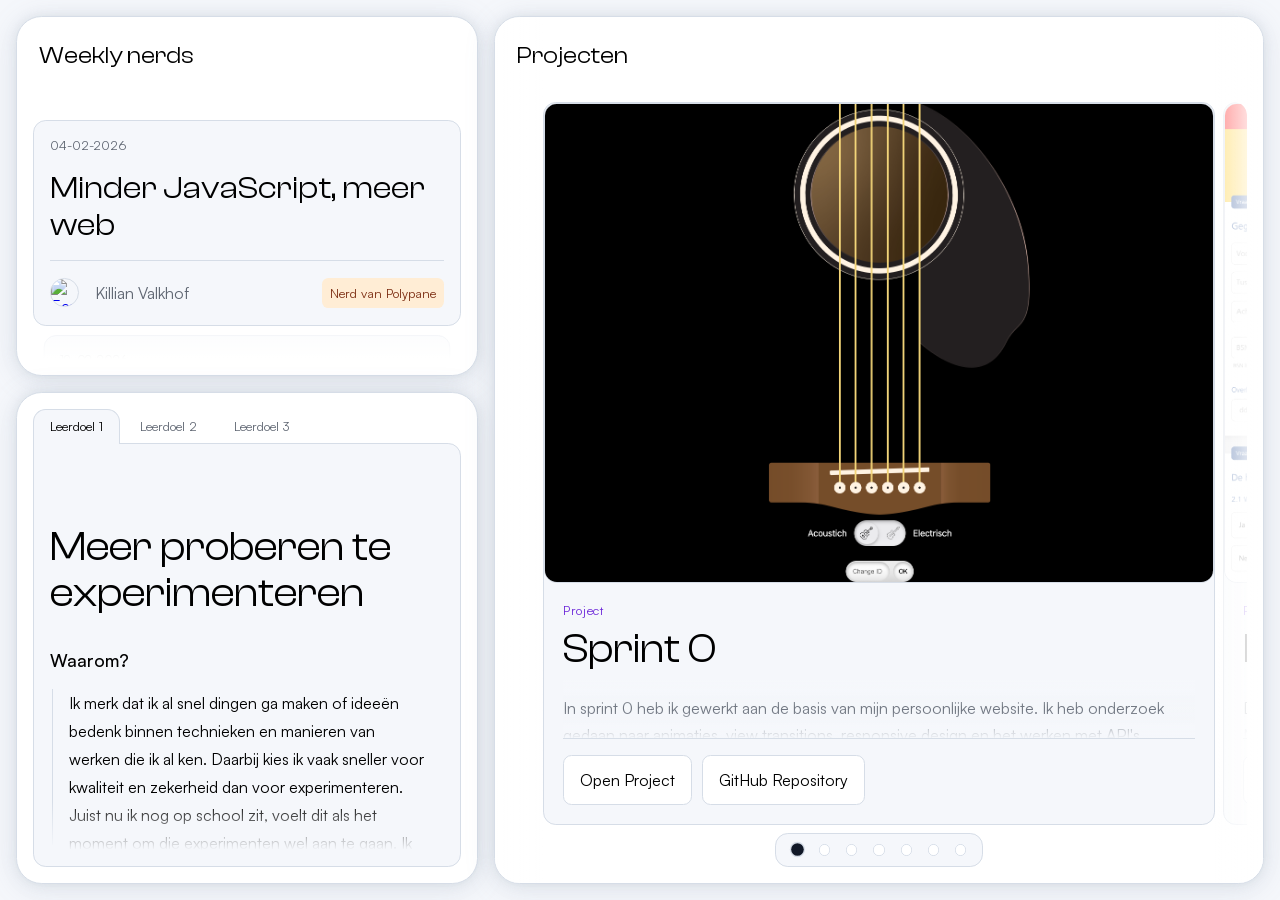
==== index.html @ 81d76cd4 "Rename Index.html to index.html" ====
<!DOCTYPE html>
<html lang="nl">

<head>
    <meta charset="UTF-8">
    <meta name="viewport" content="width=device-width, initial-scale=1.0">
    <link rel="stylesheet" href="styles/style.css">
    <title>Meesterschap van Joshua Wattimena</title>
</head>

<body>
    <!-- Infoboard ------------------------------------------------------------------ -->
    <div class="infoboard">
        <input type="checkbox" class="infoboard-toggle-input" id="infoboard-toggle">
        <label class="infoboard-toggle" for="infoboard-toggle">
            <span>Info bord</span>
        </label>
        <div class="infoboard-panel">
            <div class="content-infoboard">
                <div>
                    <h1>Meesterschap</h1>
                    <ul>
                        <li>
                            <p>School</p>
                            <p>Hogeschool van Amsterdam</p>
                        </li>
                        <li>
                            <p>Opleiding</p>
                            <p>Communicatie Multimedia Design</p>
                        </li>
                        <li>
                            <p>Minor</p>
                            <p>Web Design & Development</p>
                        </li>
                        <li>
                            <p>Jaar</p>
                            <p>2026</p>
                        </li>

                    </ul>
                </div>
            </div>
            <a href="https://joshuawattimena.nl/">
                <div class="profile-label">
                    <div class="profile-picture">
                        <img src="https://avatars.githubusercontent.com/u/145464307?v=4"
                            alt="profile picture Joshua Wattimena">
                    </div>
                    <div class="profile-username">
                        <p>Joshua Wattimena</p>
                        <p>3e Jaar</p>
                    </div>
                </div>
            </a>
        </div>
    </div>

    <!-- Dashboard ------------------------------------------------------------------ -->
    <div class="dashboard">

        <div class="weekly-nerds-dashboard">
            <h2>Weekly nerds</h2>
            <div class="carousel-wrapper" id="carousel">
                <div class="fade-top"></div>
                <ul>
                    <li class="weekly-nerd-card">
                        <a href="/weekly-nerds-pages/killian-valkhof-blog.html">
                            <div>
                                <p class="date-weekly-nerds">04-02-2026</p>
                                <h3 class="titel-weekly-nerd">Minder JavaScript, meer web</h3>
                                <div class="meta-weekly-nerd-card">
                                    <div>
                                        <img src="https://media.licdn.com/dms/image/v2/C5603AQGPhN5pMFlBRQ/profile-displayphoto-shrink_200_200/profile-displayphoto-shrink_200_200/0/1572351744871?e=2147483647&v=beta&t=6hPEY5qwpDtLUK1J8nxw9eWpDcODsJcjGwKSvvKU7kY"
                                            alt="Een foto van Killian Valkhof">
                                        <p class="name-weekly-nerd">Killian Valkhof</p>
                                    </div>
                                    <p class="labels-weekly-nerds purple-label">Nerd van Polypane</p>

                                </div>
                            </div>
                        </a>

                    </li>
                    <li class="weekly-nerd-card">
                        <a href="/weekly-nerds-pages/peter-paul-koch-blog.html">
                            <div>
                                <p class="date-weekly-nerds">19-02-2026</p>
                                <h3 class="titel-weekly-nerd">Onder de motorkap van je browser</h3>
                                <div class="meta-weekly-nerd-card">
                                    <div>
                                        <img src="https://media.licdn.com/dms/image/v2/D4E03AQGvunDuTtKisQ/profile-displayphoto-shrink_200_200/profile-displayphoto-shrink_200_200/0/1732883084304?e=2147483647&v=beta&t=NK3EttZTktE9RzOkpsvq13A584aHH4f-gWJyk9ZyPyg"
                                            alt="Een foto van Peter-Paul Coch">
                                        <p class="name-weekly-nerd">Peter-Paul Coch</p>
                                    </div>
                                    <p class="labels-weekly-nerds purple-label">Oppernerd (PPK)</p>

                                </div>
                            </div>
                        </a>
                    </li>
                    <li class="weekly-nerd-card">
                        <a href="/weekly-nerds-pages/nils-binder-blog.html">
                            <div>
                                <p class="date-weekly-nerds">04-03-2026</p>
                                <h3 class="titel-weekly-nerd">Sensational and practical</h3>
                                <div class="meta-weekly-nerd-card">
                                    <div>
                                        <img src="https://media.licdn.com/dms/image/v2/D4E03AQEuQhk2voZKPQ/profile-displayphoto-shrink_800_800/profile-displayphoto-shrink_800_800/0/1702287650517?e=1781136000&v=beta&t=MtUl3_phIRN_dUJvQyf3CHGpM0wOg43Jne8n5bENss8"
                                            alt="Een foto van Nils Binder">
                                        <p class="name-weekly-nerd">Nils Binder</p>
                                    </div>
                                    <p class="labels-weekly-nerds purple-label">CSS Artist (Nerd)</p>

                                </div>
                            </div>
                        </a>
                    </li>
                    <li class="weekly-nerd-card">
                        <a href="/weekly-nerds-pages/sanne-t-hooft-blog.html">
                            <div>
                                <p class="date-weekly-nerds">11-03-2026</p>
                                <h3 class="titel-weekly-nerd">Modern CSS en kleurruimtes</h3>
                                <div class="meta-weekly-nerd-card">
                                    <div>
                                        <img src="https://designbyfire.nl/2009/img/mugshot-sanne.jpg"
                                            alt="Een foto van Sanne 't Hooft">
                                        <p class="name-weekly-nerd">Sanne 't Hooft</p>
                                    </div>
                                    <p class="labels-weekly-nerds purple-label">GEEN NERD!</p>

                                </div>
                            </div>
                        </a>
                    </li>
                    <li class="weekly-nerd-card">
                        <a href="/weekly-nerds-pages/robbert-broersma-blog.html">
                            <div>
                                <p class="date-weekly-nerds">12-03-2026</p>
                                <h3 class="titel-weekly-nerd">Slim formulierontwerp: zo maak je invullen eenvoudig en
                                    foutloos</h3>
                                <div class="meta-weekly-nerd-card">
                                    <div>
                                        <img src="https://raw.githubusercontent.com/nl-design-system/documentatie/assets/dsw-24-robbert-broersma.png"
                                            alt="Een foto van Robbert Broersma">
                                        <p class="name-weekly-nerd">Robbert Broersma</p>
                                    </div>
                                    <p class="labels-weekly-nerds purple-label">Nerd in validation</p>

                                </div>
                            </div>
                        </a>
                    </li>
                    <li class="weekly-nerd-card">
                        <a href="/weekly-nerds-pages/rosa-schuurman-blog.html">
                            <div>
                                <p class="date-weekly-nerds">02-04-2026</p>
                                <h3 class="titel-weekly-nerd">Hacken als mindset</h3>
                                <div class="meta-weekly-nerd-card">
                                    <div>
                                        <img src="https://everythingweb.org/getinspired/images/rosa.png"
                                            alt="Een foto van Rosa Schuurman">
                                        <p class="name-weekly-nerd">Rosa Schuurman</p>
                                    </div>
                                    <p class="labels-weekly-nerds purple-label">Hack of a Nerd</p>

                                </div>
                            </div>
                        </a>
                    </li>
                    <li class="weekly-nerd-card">
                        <a href="/weekly-nerds-pages/johann-huijkman-blog.html">
                            <div>
                                <p class="date-weekly-nerds">09-04-2026</p>
                                <h3 class="titel-weekly-nerd">Toegankelijk design begint bij echte gebruikers</h3>
                                <div class="meta-weekly-nerd-card">
                                    <div>
                                        <img src="https://media.licdn.com/dms/image/v2/C4E03AQE9dDlmxT1f-Q/profile-displayphoto-shrink_800_800/profile-displayphoto-shrink_800_800/0/1516245460205?e=1781136000&v=beta&t=GV6VVGh_l_OIOwYgC9aMNYg0y8oPJcsZZTcsFaxfkwc"
                                            alt="Een foto van Johann Huijkman">
                                        <p class="name-weekly-nerd">Johann Huijkman</p>
                                    </div>
                                    <p class="labels-weekly-nerds purple-label">Nerd in accessibility</p>

                                </div>
                            </div>
                        </a>
                    </li>
                    <li class="weekly-nerd-card">
                        <a href="/weekly-nerds-pages/hans-de-zwart-blog.html">
                            <div>
                                <p class="date-weekly-nerds">21-05-2026</p>
                                <h3 class="titel-weekly-nerd">Privacy in het digitale tijdperk</h3>
                                <div class="meta-weekly-nerd-card">
                                    <div>
                                        <img src="[data-uri]"
                                            alt="Een foto van Hans de Zwart">
                                        <p class="name-weekly-nerd">Hans de Zwart</p>
                                    </div>
                                    <p class="labels-weekly-nerds purple-label">Nerd in privacy</p>

                                </div>
                            </div>
                        </a>
                    </li>
                    <li class="weekly-nerd-card">
                        <a href="weekly-nerds-pages/q42-blog.html">
                            <div>
                                <p class="date-weekly-nerds">28-05-2026</p>
                                <h3 class="titel-weekly-nerd">Toekomstbestendige design systems</h3>
                                <div class="meta-weekly-nerd-card">
                                    <div>
                                        <img src="[data-uri]"
                                            alt="Een foto van Killian Valkhof">
                                        <p class="name-weekly-nerd">Q42</p>
                                    </div>
                                    <p class="labels-weekly-nerds purple-label">Valhalla voor Nerds</p>

                                </div>
                            </div>
                        </a>
                    </li>
                    <li class="weekly-nerd-card">
                        <a href="/weekly-nerds-pages/killian-valkhof-blog.html">
                            <div>
                                <p class="date-weekly-nerds">04-06-2026</p>
                                <h3 class="titel-weekly-nerd">xx</h3>
                                <div class="meta-weekly-nerd-card">
                                    <div>
                                        <img src="[data-uri]"
                                            alt="Een foto van Killian Valkhof">
                                        <p class="name-weekly-nerd">xx</p>
                                    </div>
                                    <p class="labels-weekly-nerds purple-label">Lijp Goeie CSS docent</p>

                                </div>
                            </div>
                        </a>
                    </li>
                </ul>
                <div class="fade-bottom"></div>
            </div>
        </div>

        <div class="learning-goals">
            <div class="learning-goals-container">

                <div class="tabs">
                    <label class="tab" for="leerdoel-1">
                        <input type="radio" name="leerdoelen" id="leerdoel-1" checked>
                        Leerdoel 1
                    </label>
                    <label class="tab" for="leerdoel-2">
                        <input type="radio" name="leerdoelen" id="leerdoel-2">
                        Leerdoel 2
                    </label>
                    <label class="tab" for="leerdoel-3">
                        <input type="radio" name="leerdoelen" id="leerdoel-3">
                        Leerdoel 3
                    </label>
                </div>

                <div class="learning-goal-box" id="box-1">
                    <div class="fade-top"></div>
                    <article>
                        <h3>Meer proberen te experimenteren</h3>
                        <h4>Waarom?</h4>
                        <p>Ik merk dat ik al snel dingen ga maken of ideeën bedenk binnen technieken en manieren van
                            werken die ik al ken. Daarbij kies ik vaak sneller voor kwaliteit en zekerheid dan voor
                            experimenteren. Juist nu ik nog op school zit, voelt dit als het moment om die experimenten
                            wel aan te gaan. Ik heb nu de ruimte om nieuwe dingen uit te proberen, fouten te maken en
                            daarvan te leren.</p>
                        <h4>Hoe?</h4>
                        <p>Tijdens de meesterproef wil ik mezelf uitdagen om technieken, tools en manieren van werken op
                            te pakken die ik normaal minder snel zou kiezen binnen het codeervak. Ik wil bewuster uit
                            mijn comfortzone stappen en meer ruimte geven aan onderzoek en experiment, ook als het
                            resultaat daardoor minder voorspelbaar is. Op die manier hoop ik niet alleen technisch meer
                            te leren, maar ook creatiever en flexibeler te worden in mijn manier van werken.</p>
                    </article>
                    <div class="fade-bottom"></div>
                </div>

                <div class="learning-goal-box" id="box-2">
                    <div class="fade-top"></div>
                    <article>
                        <h3>JavaScript interacties</h3>
                        <h4>Waarom?</h4>
                        <p>Ik merk dat ik JavaScript vaak liever uit de weg ga, omdat ik CSS simpelweg makkelijker en
                            vertrouwder vind. Daardoor kies ik sneller voor oplossingen die vooral visueel sterk zijn,
                            in plaats van interactief. Ik weet ook dat het bij JavaScript soms langer duurt voordat ik
                            iets werkends heb om te laten zien, waardoor ik sneller teruggrijp naar wat ik al kan. Dit
                            leerdoel sluit daarom ook aan op leerdoel 1, omdat ik mezelf wil uitdagen om meer te
                            experimenteren en buiten mijn comfortzone te werken.</p>
                        <h4>Hoe?</h4>
                        <p>Tijdens de meesterproef wil ik bewuster interactieve onderdelen bouwen met JavaScript, ook
                            als dit meer tijd kost of lastiger voelt. Ik wil mezelf uitdagen om niet direct voor de
                            makkelijkste oplossing in CSS te kiezen, maar juist te onderzoeken wat JavaScript kan
                            toevoegen aan een ervaring. Denk aan animaties, dynamische content of interacties die
                            reageren op de gebruiker. Door dit vaker toe te passen hoop ik meer vertrouwen te krijgen in
                            JavaScript en er comfortabeler mee te worden.</p>
                    </article>
                    <div class="fade-bottom"></div>
                </div>

                <div class="learning-goal-box" id="box-3">
                    <div class="fade-top"></div>
                    <article>
                        <h3>Begrijpen hoe technische samenwerkingen verlopen</h3>
                        <h4>Waarom?</h4>
                        <p>Ik wil beter leren hoe technisch samenwerken binnen een team werkt, zodat ik hier later ook
                            comfortabel mee om kan gaan. Tijdens de hackathon hebben we bijvoorbeeld gewerkt met het
                            mergen van GitHub-branches, maar daar begreep ik toen eigenlijk nog niet zoveel van. Omdat
                            samenwerken in teams later een belangrijk onderdeel wordt binnen het werkveld, lijkt het me
                            waardevol om me hier meer in te verdiepen. Ik wil beter begrijpen hoe je samen aan één
                            project werkt zonder elkaar in de weg te zitten, en hoe tools zoals GitHub daarin gebruikt
                            worden.</p>
                        <h4>Hoe?</h4>
                        <p>Ik wil hier tijdens de meesterproef actief mee oefenen door samen te werken in GitHub en
                            bewust merge conflicts op te lossen in plaats van ze uit de weg te gaan. Ook wil ik
                            workshops volgen die over technisch samenwerken gaan, en vragen blijven stellen aan docenten
                            en medestudenten wanneer ik ergens vastloop. Door hier vaker mee bezig te zijn hoop ik meer
                            inzicht en vertrouwen te krijgen in technische samenwerking binnen een team.</p>
                    </article>
                    <div class="fade-bottom"></div>
                </div>

            </div>
        </div>

        <div class="projects">
            <div class="projects-header">
                <h2>Projecten</h2>
            </div>
            <div class="fade-effect">
                <div class="fade-left"></div>
                <div class="projects-track">

                    <!-- Sprint 0 Project -->
                    <article class="project-card" id="project-1" tabindex="1">

                        <div class="project-preview">
                            <img src="images/sprint-0-preview.png" alt="Preview van Sprint 0 project"
                                class="project-placeholder">
                        </div>

                        <div class="project-info">

                            <div>
                                <p class="project-type">Project</p>
                                <h3>Sprint 0</h3>
                            </div>

                            <div class="project-description">
                                <div class="fade-top"></div>
                                <p>
                                    In sprint 0 heb ik gewerkt aan de basis van mijn persoonlijke website.
                                    Ik heb onderzoek gedaan naar animaties, view transitions, responsive design
                                    en het werken met API's.
                                </p>

                                <br>

                                <p>
                                    Daarna heb ik deze technieken toegepast in mijn project door interactieve
                                    snarenknoppen, popovers, geluidseffecten en een eigen light- en darkmode
                                    te bouwen.
                                </p>
                                <div class="fade-bottom"></div>
                            </div>

                            <div class="project-links">
                                <a href="https://jawattimena.github.io/sprint-0-minor-web/">
                                    Open Project
                                </a>

                                <!-- <a href="/projects-process-pages/sprint-0-process.html">
                                    Proces Verslag
                                </a> -->

                                <a href="https://github.com/Jawattimena/sprint-0-minor-web">
                                    GitHub Repository
                                </a>
                            </div>

                        </div>

                    </article>


                    <!-- Browsertech Project -->
                    <article class="project-card" id="project-2" tabindex="1">

                        <div class="project-preview">
                            <img src="images/bt-preview.png" alt="Preview van Browsertech project"
                                class="project-placeholder">
                        </div>

                        <div class="project-info">

                            <div>
                                <p class="project-type">Project</p>
                                <h3>Browsertech</h3>
                            </div>

                            <div class="project-description">
                                <div class="fade-top"></div>
                                <p>
                                    Dit project draait om het ontwikkelen van een erfbelastingformulier in de stijl van
                                    de Nederlandse Spoorwegen. De belangrijkste focus binnen dit project lag op het
                                    leren werken met validatie, zowel in HTML, CSS als JavaScript, zodat gebruikers
                                    duidelijke feedback krijgen bij het invullen van het formulier. Daarnaast stond
                                    toegankelijkheid centraal, waarbij veel aandacht is besteed aan semantische HTML en
                                    een correcte structuur van formulieren. Tijdens het project werd duidelijk hoe
                                    belangrijk een goede HTML-opbouw is voor gebruiksvriendelijkheid, screenreaders en
                                    validatie.
                                </p>
                                <div class="fade-bottom"></div>
                            </div>

                            <div class="project-links">
                                <a href="https://jawattimena.github.io/bt-minor-web/">
                                    Open Project
                                </a>

                                <!-- <a href="/projects-process-pages/bt-process.html">
                                    Proces Verslag
                                </a> -->

                                <a href="https://github.com/Jawattimena/bt-minor-web">
                                    GitHub Repository
                                </a>
                            </div>

                        </div>

                    </article>


                    <!-- CSS Project -->
                    <article class="project-card" id="project-3" tabindex="1">

                        <div class="project-preview">
                            <img src="images/css-preview.png" alt="Preview van CSS project" class="project-placeholder">
                        </div>

                        <div class="project-info">

                            <div>
                                <p class="project-type">Project</p>
                                <h3>CSS</h3>
                            </div>

                            <div class="project-description">
                                <div class="fade-top"></div>
                                <p>
                                    Dit project draait om het ontdekken van wat er allemaal mogelijk is met moderne CSS
                                    en HTML. Tijdens deze vierweekse cursus hebben we een interactieve interface gemaakt
                                    met alleen vanilla HTML en CSS, zonder JavaScript of frameworks te gebruiken. Het
                                    doel was om nieuwe CSS-technieken te leren en te onderzoeken hoe ver je kunt komen
                                    met alleen HTML en CSS.
                                </p>

                                <br>

                                <p>
                                    Tijdens het project werkte ik volgens een “selector first” aanpak. Dat betekent dat
                                    we bijna geen classes en id’s mochten gebruiken, zodat we leerden werken met
                                    verschillende CSS-selectors en pseudo-classes zoals :has() en :target. Hierdoor heb
                                    ik geleerd hoe je interactie kunt maken zonder JavaScript.
                                </p>
                                <br>

                                <p>
                                    Daarnaast heb ik gewerkt met technieken zoals popovers, anchor positioning, scroll
                                    snap en geneste CSS. Het project ging vooral over experimenteren, het schrijven van
                                    nette en overzichtelijke code en het bouwen van een interactieve gebruikerservaring
                                    met veel aandacht voor details.
                                </p>
                                <div class="fade-bottom"></div>
                            </div>

                            <div class="project-links">
                                <a href="https://jawattimena.github.io/css-minor-web/">
                                    Open Project
                                </a>

                                <!-- <a href="/projects-process-pages/css-process.html">
                                    Proces Verslag
                                </a> -->

                                <a href="https://github.com/Jawattimena/css-minor-web">
                                    GitHub Repository
                                </a>
                            </div>

                        </div>

                    </article>


                    <!-- Hackathon Project -->
                    <article class="project-card" id="project-4" tabindex="1">

                        <div class="project-preview">
                            <img src="images/hackaton-preview.png" alt="Preview van Hackathon project"
                                class="project-placeholder">
                        </div>

                        <div class="project-info">

                            <div>
                                <p class="project-type">Project</p>
                                <h3>Hackathon</h3>
                            </div>

                            <div class="project-description">
                                <div class="fade-top"></div>
                                <p>
                                    Dit project was een hackathon waarin we in één week tijd met een team een werkend
                                    prototype moesten ontwerpen en bouwen voor een echte opdrachtgever: SRON. SRON is
                                    het Nederlands instituut voor ruimteonderzoek en houdt zich bezig met
                                    wetenschappelijk onderzoek naar de ruimte, bijvoorbeeld met satellieten en
                                    instrumenten die gegevens verzamelen over planeten, sterren en de atmosfeer van de
                                    aarde.
                                </p>

                                <br>

                                <p>
                                    Omdat we maar een week de tijd hadden, lag de focus sterk op samenwerken, snel
                                    keuzes maken en efficiënt werken. Tijdens dit project heb ik veel geleerd over
                                    werken in teamverband en het samenwerken binnen GitHub. Ik heb geleerd hoe je met
                                    branches werkt, code merged en samen aan dezelfde codebase kunt werken zonder
                                    elkaars werk te overschrijven. Dit was een belangrijk onderdeel van het project,
                                    omdat meerdere mensen tegelijk aan verschillende onderdelen van de website werkten.
                                </p>

                                <br>

                                <p>
                                    Daarnaast werkten we volgens het principe “native web first”. Dat betekende dat we
                                    vooral HTML, CSS en waar nodig JavaScript gebruikten, zonder frameworks. Het doel
                                    was om een creatieve, interactieve en goed werkende website te bouwen met aandacht
                                    voor responsive design, toegankelijkheid en nette code. Naast het eindproduct was
                                    ook het proces belangrijk: samenwerken, communiceren, feedback verwerken en
                                    professioneel werken onder tijdsdruk stonden centraal tijdens de hackathon.
                                </p>
                                <div class="fade-bottom"></div>
                            </div>

                            <div class="project-links">
                                <a href="https://mitchellkevin.github.io/Space/">
                                    Open Project
                                </a>

                                <!-- <a href="/projects-process-pages/hackaton-process.html">
                                    Proces Verslag
                                </a> -->

                                <a href="https://github.com/MitchellKevin/Space">
                                    GitHub Repository
                                </a>
                            </div>

                        </div>

                    </article>


                    <!-- HCD Project -->
                    <article class="project-card" id="project-5" tabindex="1">

                        <div class="project-preview">
                            <img src="images/hcd-preview.png" alt="Preview van Human Centered Design project"
                                class="project-placeholder">
                        </div>

                        <div class="project-info">

                            <div>
                                <p class="project-type">Project</p>
                                <h3>Human Centered Design</h3>
                            </div>

                            <div class="project-description">
                                <div class="fade-top"></div>
                                <p>
                                    Dit project draaide om het ontwerpen van een toegankelijke webapplicatie voor Roger,
                                    een slechtziende gebruiker die tijdens het lezen van digitale boeken annotaties wil
                                    kunnen maken. Gedurende vier weken heb ik meerdere prototypes getest en verbeterd op
                                    basis van feedback van Roger zelf. De focus lag op toegankelijkheid, screenreaders
                                    en het begrijpen van hoe blinde en slechtziende gebruikers websites ervaren en
                                    bedienen.
                                </p>

                                <br>

                                <p>
                                    Tijdens het project heb ik veel geleerd over ARIA-labels, toetsenbordnavigatie,
                                    screenreaders zoals NVDA en VoiceOver en het belang van semantische HTML. Ook
                                    ontdekte ik hoe belangrijk het is om HTML-elementen alleen te gebruiken waarvoor ze
                                    bedoeld zijn. Door regelmatig met Roger te testen kreeg ik steeds beter inzicht in
                                    zijn behoeften en hoe kleine aanpassingen een groot verschil kunnen maken voor de
                                    gebruikservaring.
                                </p>
                                <div class="fade-bottom"></div>
                            </div>

                            <div class="project-links">
                                <a href="https://jawattimena.github.io/hcd-minor-web/">
                                    Open Project
                                </a>

                                <!-- <a href="/projects-process-pages/hcd-process.html">
                                    Proces Verslag
                                </a> -->

                                <a href="https://github.com/Jawattimena/hcd-minor-web">
                                    GitHub Repository
                                </a>
                            </div>

                        </div>

                    </article>


                    <!-- API Project -->
                    <article class="project-card" id="project-6" tabindex="1">

                        <div class="project-preview">
                            <img src="images/api-preview.png" alt="Preview van API project" class="project-placeholder">
                        </div>

                        <div class="project-info">

                            <div>
                                <p class="project-type">Project</p>
                                <h3>API</h3>
                            </div>

                            <div class="project-description">
                                <div class="fade-top"></div>
                                <p>
                                    Dit project draait om het bouwen van een webapplicatie met behulp van Astro, waarbij
                                    je werkt met verschillende web- en content API’s om een rijke en interactieve
                                    gebruikerservaring te maken. Het doel is om te ontdekken hoe krachtig het web is en
                                    hoe je moderne technieken kunt gebruiken om een app-achtige website te bouwen.
                                </p>

                                <br>

                                <p>
                                    Tijdens het project ontwikkel ik een website die dagelijks een persoonlijke quote
                                    toont op basis van vragen en gebruikersinput. Hiervoor gebruik ik onder andere
                                    localStorage om gegevens zoals de naam en opgeslagen quotes te bewaren, een content
                                    API voor de quotes zelf, en een web/prompt API om de juiste quote te kiezen en de
                                    ervaring persoonlijker te maken.
                                </p>

                                <br>

                                <p>
                                    Naast de technische kant leer ik ook hoe belangrijk het is om goed te plannen en
                                    structuur aan te brengen in je code en logica. Het project helpt mij beter begrijpen
                                    hoe API’s samenwerken, hoe je data opslaat en ophaalt in de browser, en hoe je een
                                    dynamische webapplicatie opbouwt met Astro.
                                </p>
                                <div class="fade-bottom"></div>
                            </div>

                            <div class="project-links">
                                <a href="https://api-minor-web.onrender.com">
                                    Open Project
                                </a>

                                <!-- <a href="/projects-process-pages/api-process.html">
                                    Proces Verslag
                                </a> -->

                                <a href="https://github.com/Jawattimena/api-minor-web">
                                    GitHub Repository
                                </a>
                            </div>

                        </div>

                    </article>


                    <!-- Meesterproef Project -->
                    <article class="project-card" id="project-7" tabindex="1">

                        <div class="project-preview">
                            <img src="images/meesterproef-preview" alt="Preview van Meesterproef project"
                                class="project-placeholder">
                        </div>

                        <div class="project-info">

                            <div>
                                <p class="project-type">Project</p>
                                <h3>Meesterproef</h3>
                            </div>

                            <div class="project-description">
                                <div class="fade-top"></div>
                                <p>
                                    Tijdens de meesterproef wil ik experimenteren met interactie,
                                    performance en moderne frontend technieken.
                                </p>

                                <br>

                                <p>
                                    Daarnaast wil ik mezelf uitdagen om meer buiten mijn comfortzone te werken.
                                </p>
                                <div class="fade-bottom"></div>
                            </div>

                            <div class="project-links">
                                <a href="https://meesterproef-minor-web-cxvh.onrender.com">
                                    Open Project
                                </a>

                                <!-- <a href="/projects-process-pages/meesterproef-process.html">
                                    Proces Verslag
                                </a> -->

                                <a href="https://github.com/Jawattimena/meesterproef-minor-web">
                                    GitHub Repository
                                </a>
                            </div>

                        </div>

                    </article>

                </div>
                <div class="fade-right"></div>

                <!-- NAVIGATION -->
                <div class="projects-navigation">

                    <a href="#project-1" class="nav-dot active" data-project="project-1">
                        <span>Sprint 0</span>
                    </a>

                    <a href="#project-2" class="nav-dot" data-project="project-2">
                        <span>Browsertech</span>
                    </a>

                    <a href="#project-3" class="nav-dot" data-project="project-3">
                        <span>CSS</span>
                    </a>

                    <a href="#project-4" class="nav-dot" data-project="project-4">
                        <span>Hackaton</span>
                    </a>

                    <a href="#project-5" class="nav-dot" data-project="project-5">
                        <span>Human Centerd Design</span>
                    </a>

                    <a href="#project-6" class="nav-dot" data-project="project-6">
                        <span>API</span>
                    </a>

                    <a href="#project-7" class="nav-dot" data-project="project-7">
                        <span>Meesterproef</span>
                    </a>

                </div>
            </div>

        </div>

    </div>

    <script src="/scripts/javascript.js"></script>
</body>

</html>
---- styles/style.css ----
@font-face {
    font-family: 'Satoshi';
    src: url(/fonts/Satoshi-Variable.ttf);
}

@font-face {
    font-family: 'Satoshi-italic';
    src: url(/fonts/Satoshi-VariableItalic.ttf);
}

@font-face {
    font-family: 'Clash-Display';
    src: url(/fonts/ClashDisplay-Variable.ttf);
}

/* MARK: HALLO */
:root{
    color-scheme: light dark;

    /* colors */
    --font-color: light-dark(#000, #fff);
    --font-muted: light-dark(#5f6672, #888);

    /* --bg-color: linear-gradient(293deg,rgb(231, 236, 244) 0%, rgb(246, 248, 252) 18%, rgb(238, 243, 250) 70%, rgb(255, 255, 255) 100%); */
    --bg-color-profiletag: light-dark(#f0f3f8, #151518);
    --bg-color: light-dark(#f5f7fb, #0f0f11);
    --bg-color-dashboard: light-dark(#ffffff, #080808);
    --border-color: light-dark(#d6dde7, #1a1a1a);
    --accent-color: light-dark(#6d28d9, #8f5cff);
    --accent-label-color: light-dark(#7c3aed, #9e00ca);
    --accent-label-background: light-dark(#efe7ff, #22092a);
    --weekly-label-1-color: light-dark(#7c2d12, #ffb38a);
    --weekly-label-1-background: light-dark(#ffedd5, #3c1907);
    --weekly-label-2-color: light-dark(#1d4ed8, #93c5fd);
    --weekly-label-2-background: light-dark(#dbeafe, #102347);
    --weekly-label-3-color: light-dark(#0f766e, #7dd3c7);
    --weekly-label-3-background: light-dark(#ccfbf1, #0d2f31);
    --weekly-label-4-color: light-dark(#a21caf, #f0abfc);
    --weekly-label-4-background: light-dark(#fae8ff, #38103e);
    --weekly-label-5-color: light-dark(#b45309, #fcd34d);
    --weekly-label-5-background: light-dark(#fef3c7, #3a2303);
    --weekly-label-6-color: light-dark(#be123c, #fda4af);
    --weekly-label-6-background: light-dark(#ffe4e6, #3f0d1d);
    --weekly-label-7-color: light-dark(#4338ca, #c4b5fd);
    --weekly-label-7-background: light-dark(#e9e7ff, #22174f);
    --weekly-label-8-color: light-dark(#166534, #86efac);
    --weekly-label-8-background: light-dark(#dcfce7, #0f2918);
    --weekly-label-9-color: light-dark(#92400e, #fdba74);
    --weekly-label-9-background: light-dark(#fff4e5, #402008);
    --weekly-label-10-color: light-dark(#155e75, #67e8f9);
    --weekly-label-10-background: light-dark(#cffafe, #0d2d38);
    --surface-highlight-color: light-dark(rgba(15, 23, 42, 0.05), rgba(255,255,255,0.02));
    --surface-shadow-color: light-dark(rgba(129, 144, 166, 0.18), rgba(0, 0, 0, 0.1));
    --tab-shadow-color: light-dark(rgba(148, 163, 184, 0.28), rgba(0, 0, 0, 0.4));
    --glass-background: light-dark(rgba(255, 255, 255, 0.72), rgba(29, 29, 29, 0.5));
    --glass-border-color: light-dark(rgba(214, 221, 231, 0.9), rgba(54, 54, 54, 0.16));
    --button-hover-background: light-dark(#eef3fb, #1a1a1f);
    --button-hover-border-color: light-dark(rgba(109, 126, 153, 0.24), rgba(255,255,255,0.08));
    --nav-dot-active-background: light-dark(#111827, #ffffff);
    --nav-dot-hover-background: light-dark(#94a3b8, #5d5d66);
    --tooltip-shadow-color: light-dark(rgba(129, 144, 166, 0.28), rgba(0,0,0,.35));

    /* afmetingen */

    --gaps: 1rem;

    --border-radius: .8rem;

    --fontsize-base: 1rem;
    --fontsize-small: calc( var(--fontsize-base) * .8 );
    --fontsize-big: calc( var(--fontsize-base) * 1.1 );
    --fontsize-titel: calc( var(--fontsize-base) * 2 );
    --fontsize-h2: calc( var(--fontsize-base) * 1.5 );
    --fontsize-h3: calc( var(--fontsize-base) * 1.3 );
    --fontsize-h4: calc( var(--fontsize-base) * 1.1 );
    --weekly-nerd-title-size: calc( var(--fontsize-base) * 2 );
    --learning-goal-title-size: calc( var(--fontsize-h3) * 2 );
    --project-title-size: calc( var(--fontsize-h3) * 2 );
    --project-preview-height: 30rem;
    --projects-track-padding: calc( var(--gaps) * 2 );

    /* filters / styling */

    --dropshadow: drop-shadow(0px 0px 5px light-dark(rgba(154, 167, 184, 0.22), rgba(8, 8, 8, 0.85)));
}
*,
::after,
::before {
    box-sizing: border-box;
    margin: 0em;
    padding: 0em;
    font-family: 'Satoshi';
}

body{
    background: var(--bg-color);
    overflow: hidden;
    width: 100vw;
    height: 100vh;

    display: flex;
}


h1{
    font-family: "Clash-Display";
    grid-area: title;
    font-size: var(--fontsize-titel);
    font-weight: 350;
    padding: calc(var(--gaps) * 1) 0rem calc(var(--gaps) * 1) calc(var(--gaps) * 2); 
    width: 100%;

}

/* =========================================
    MARK: INFOBOARD
========================================= */

.infoboard{
    grid-area: infoboard;
    background-color: transparent;
    width: 20vw;
    height: 100vh;
    padding: var(--gaps) 0 var(--gaps) var(--gaps);
    position: relative;

    display: flex;
    flex-direction: column;
    justify-content: end;

    .infoboard-toggle-input{
        position: absolute;
        width: 1px;
        height: 1px;
        margin: -1px;
        padding: 0;
        border: 0;
        overflow: hidden;
        clip: rect(0 0 0 0);
        clip-path: inset(50%);
    }

    .infoboard-toggle{
        display: none;
    }

    .infoboard-panel{
        min-height: 100%;
        display: flex;
        flex-direction: column;
        gap: var(--gaps);

        > a{
            margin-top: auto;
        }
    }

    .content-infoboard{
        /* padding: var(--gaps) calc(var(--gaps) )  var(--gaps) var(--gaps); */
        height: 100%;
        flex: 1;

        display: flex;
        flex-direction: column;
        justify-content: start;
        

        ul{
            
            li{
                grid-area: info-infoboard;
                padding: 0rem var(--gaps) var(--gaps) var(--gaps);
                list-style-type: none;
                border-bottom: solid var(--border-color) 1px;
                margin: var(--gaps) calc(var(--gaps) * 2)  var(--gaps) var(--gaps);

                &:last-of-type{
                    border-bottom: none;
                }

                p{
                    padding: 0 .3rem;
                    line-height: 1.5rem;

                    &:first-child{
                        color: var(--font-muted);
                        font-size: .8rem;
                    }

                    &:last-child{
                        font-weight: 400;
                        font-size: var(--fontsize-base);
                    }
                }
                
            }
        }
    }

    /* =========================================
      MARK: PROFIEL LABEL
    ========================================= */
    a{
        text-decoration: none;
        color: var(--font-color);
    }

    .profile-label{
        border: var(--border-color) solid 1px;
        background-color: var(--bg-color);
        filter: var(--dropshadow);
        
        padding: .75rem;
        margin-bottom: 1.rem;
        border-radius: calc(var(--border-radius) * 1);
        height: fit-content;

        display: flex;
        align-items: center;
        gap: .75em;

        &:hover{
            background-color: var(--bg-color-profiletag);
        }
        
        /* Profiel foto kader */
        .profile-picture{
            width: 3rem;
            height: 3rem;
            overflow: hidden;

            position: relative;
            
            /* Profiel foto zelf */
            img{
                height: 100%;
                aspect-ratio: 1/1;
            
            
                border-radius: 50%;
                border: solid var(--border-color) 1px;
            }
        }

        .profile-username{
            display: flex;
            flex-direction: column;
            justify-content: center;

            > p:nth-child(2){
                color: var(--font-muted);
                font-size: var(--fontsize-small);
            }
        }
    }
}

@media (max-width: 1345px) {
    .infoboard{
        display: none;
    }

    .dashboard{
        width: 100vw;
    }
}


/* =========================================
   MARK: DASHBOARD
========================================= */

.dashboard{
    grid-area: dashboard;

    /* background-color: var(--bg-color); */
    padding: var(--gaps);
    gap: var(--gaps);
    width: 80vw;
    height: 100vh;
    
    border-radius: var(--border-radius)  var(--border-radius) 0 0;

    display: grid;
    /* gap: var(--gaps); */
    grid-template:         
    /* "title title"  10vh */
    "weekly-nerds projects"  40vh    
    "learning-goals projects" 1fr   
    / minmax(0, 3fr) minmax(0, 5fr);

    /* styling van de blokken */
    > div{
        background-color: var(--bg-color-dashboard);
        border-radius: calc(var(--border-radius) * 2);
        border: solid var(--border-color) 1px;
        filter: var(--dropshadow);
        padding: var(--gaps);
        box-shadow: 0 4px 30px var(--surface-shadow-color);
        
    }
    h2{
        font-size: var(--fontsize-h2);
        font-family: "Clash-Display";
        font-weight: 400;
        padding: calc(var(--gaps) * .5) 0rem calc(var(--gaps) * 1) 0.4rem;
    }
    /* =========================================
        MARK: WEEKLY NERDS
    ========================================= */
    .fade-top, .fade-bottom {
    position: absolute;
    left: 0; right: 0;
    height: 2rem;
    z-index: 2;
    }

    .weekly-nerds-dashboard{
        grid-area: weekly-nerds;
        
        display: flex;
        flex-direction: column;

        .carousel-wrapper {
            position: relative;
            overflow: hidden;
            flex: 1;
            
            .fade-top {
                top: 0;
                background: linear-gradient(to bottom, var(--bg-color-dashboard), transparent);
            }

            .fade-bottom {
                bottom: 0;
                background: linear-gradient(to top, var(--bg-color-dashboard), transparent);
            }
            
        
        
            ul{
                overflow-y: auto;
                overflow-x: hidden;
                scroll-snap-type: y mandatory;
                scrollbar-color: transparent transparent;
                scrollbar-width: thin;
                
                display: flex;
                flex-direction: column;
                gap: .3rem;
                border-radius: var(--border-radius);
                padding: 5rem 0rem;

                display: flex;
                flex-direction: column;
                position: absolute;
                inset: 0;
                
                
                
            }
        }
    }


    .weekly-nerd-card{
        scroll-snap-align: center;
        list-style-type: none;
        border: solid var(--border-color) 1px;
        background-color: var(--bg-color);
        border-radius: var(--border-radius);
        height: fit-content;

        opacity: 0.4;
        transform: scale(0.95);
        transition: 0.3s ease;

        &.active{
            opacity: 1;
            transform: scale(1);
        }

        &:nth-of-type(1){
            --weekly-label-color: var(--weekly-label-1-color);
            --weekly-label-background: var(--weekly-label-1-background);
        }

        &:nth-of-type(2){
            --weekly-label-color: var(--weekly-label-2-color);
            --weekly-label-background: var(--weekly-label-2-background);
        }

        &:nth-of-type(3){
            --weekly-label-color: var(--weekly-label-3-color);
            --weekly-label-background: var(--weekly-label-3-background);
        }

        &:nth-of-type(4){
            --weekly-label-color: var(--weekly-label-4-color);
            --weekly-label-background: var(--weekly-label-4-background);
        }

        &:nth-of-type(5){
            --weekly-label-color: var(--weekly-label-5-color);
            --weekly-label-background: var(--weekly-label-5-background);
        }

        &:nth-of-type(6){
            --weekly-label-color: var(--weekly-label-6-color);
            --weekly-label-background: var(--weekly-label-6-background);
        }

        &:nth-of-type(7){
            --weekly-label-color: var(--weekly-label-7-color);
            --weekly-label-background: var(--weekly-label-7-background);
        }

        &:nth-of-type(8){
            --weekly-label-color: var(--weekly-label-8-color);
            --weekly-label-background: var(--weekly-label-8-background);
        }

        &:nth-of-type(9){
            --weekly-label-color: var(--weekly-label-9-color);
            --weekly-label-background: var(--weekly-label-9-background);
        }

        &:nth-of-type(10){
            --weekly-label-color: var(--weekly-label-10-color);
            --weekly-label-background: var(--weekly-label-10-background);
        }

        &:last-of-type{
            border-bottom: none;
        }

        a{
            position: relative;
            display: flex;
            align-items: start;
            text-decoration: none;
            gap: var(--gaps);
            width: 100%;
            height: 100%;
            padding: var(--gaps);
            
            > div{
    
                display: flex;
                flex-direction: column;
                align-items: start;
                justify-content: start;
                width: 100%;
                gap: var(--gaps);

                .date-weekly-nerds{
                    font-size: var(--fontsize-small);
                    color: var(--font-muted);
                    width: fit-content;
                }

                
                
                .purple-label{
                    color: var(--weekly-label-color, var(--accent-label-color));
                    background-color: var(--weekly-label-background, var(--accent-label-background));
                    height: fit-content;
                    /* border: var(--accent-label-color) solid 1px; */
                }

                .titel-weekly-nerd{
                    font-size: var(--weekly-nerd-title-size);
                    color: var(--font-color);
                    font-weight: 400;
                    line-height: 1.15;
                    font-family: "Clash-Display";
                    border-bottom: var(--border-color) solid 1px;
                    padding-bottom: var(--gaps);
                    width: 100%;
                }
                
                > div{
                    display: flex;
                    justify-content: space-between;
                    min-height: 2rem;
                    width: 100%;
                    align-items: center;
                    gap: calc(var(--gaps) * .75);
                    flex-wrap: wrap;
                    

                    .labels-weekly-nerds{
                        font-size: var(--fontsize-small);
                        padding: .5rem .5rem;
                        border-radius: calc( var(--border-radius) / 2);
                        line-height: 1.1;
                        flex: 0 0 auto;
                        max-width: 100%;
                    }

                    > div{
                        display: flex;
                        flex: 1 1 auto;
                        flex-direction: row;
                        align-items: center;
                        gap: var(--gaps);

                        min-width: 0;
                        min-height: 1.8rem;
                        
                        img{
                            flex: 0 0 1.8rem;
                            width: 1.8rem;
                            height: 1.8rem;
                            aspect-ratio: 1/1;
                            object-fit: cover;
                            border-radius: 50%;
                            border: solid var(--border-color) 1px;
                        }

                        .name-weekly-nerd{
                            font-size: var(--fontsize-base);
                            color: var(--font-muted);
                        }

                    }
                }

            }
            
            &:last-of-type{
                border-bottom: none;
            }
        }
    }


    @media (max-width: 1345px) {
        width: 100vw;
    }
}

 /* =========================================
     MARK: LEERDOELEN
    ========================================= */

/* Toon de juiste box op basis van welke radio checked is */
.learning-goals:has(#leerdoel-1:checked){
    #box-1{
        display: flex;
        z-index: 1;
    }
    label:nth-of-type(1){
        z-index: 2;
    }

    .learning-goal-box{
        border-radius: 0 var(--border-radius) var(--border-radius) var(--border-radius);
    }
}
.learning-goals:has(#leerdoel-2:checked){
    #box-2{
        display: flex;
        z-index: 1;
    }
     label:nth-of-type(2){
        z-index: 2;
    }
}
.learning-goals:has(#leerdoel-3:checked){
    #box-3{
        display: flex;
        z-index: 1;
    }
     label:nth-of-type(3){
        z-index: 2;
    }
}

.tabs{

    display: flex;
    gap: .2rem;
    margin-bottom: -1px;

}

/* Inactieve tab styling */
.tab {
    background-color: var(--bg-color-dashboard);
    color: var(--font-muted);
    position: relative;
    padding: .5rem 1rem;
    border: transparent solid 1px;
    border-radius: var(--border-radius) var(--border-radius) 0 0;
    font-size: var(--fontsize-small);
    /* letter-spacing: .1rem; */
    cursor: pointer;
    
    /* Actieve tab styling */
    &:has(input:checked) {
    color: var(--font-color);
    background-color: var(--bg-color);
    box-shadow: none;
    border: solid var(--border-color) 1px;
    border-bottom: none;
    z-index: 1;
    }

    input[type="radio"] {
    display: none;
}
}

.tab.active {
    color: var(--font-color);
    background-color: var(--bg-color);
    z-index: 1;

    /* Alleen links, rechts en boven een border — onderkant open zodat het doorloopt in het kaartje */
    border: solid var(--border-color) 1px;
    border-bottom: none;
}



/* Standaard: alle boxes verborgen */
.learning-goal-box {
    --learning-goal-box-padding: var(--gaps);
    --learning-goal-fade-size: 3rem;
    background-color: var(--bg-color);
    border: solid var(--border-color) 1px;
    border-radius: var(--border-radius);
    padding: var(--learning-goal-box-padding);
    flex: 1;
    display: none;
    position: relative;
    flex-direction: column;
    min-height: 0;
    min-width: 0;
    width: 100%;
    overflow: hidden;
    

    .fade-top,
    .fade-bottom {
    position: absolute;
    left: var(--learning-goal-box-padding);
    right: var(--learning-goal-box-padding);
    height: var(--learning-goal-fade-size);
    z-index: 2;
    }

    .fade-top {
        top: var(--learning-goal-box-padding);
        background: linear-gradient(to bottom, var(--bg-color), transparent);
    }

    .fade-bottom {
        bottom: var(--learning-goal-box-padding);
        background: linear-gradient(to top, var(--bg-color), transparent);
    }

    > article{
        display: flex;
        flex-direction: column;
        gap: 1rem;
        flex: 1;
        min-height: 0;
        padding: var(--learning-goal-fade-size) 0;
        box-sizing: border-box;
        
        overflow-x: hidden;
        overflow-y: auto;
        
        scrollbar-color: transparent transparent;
        scrollbar-width: thin;
        border-radius: var(--border-radius);

        h3{
            font-size: var(--learning-goal-title-size);
            margin-top: 1rem;
            line-height: 1.1;
            overflow-wrap: anywhere;
            hyphens: auto;
            font-family: "Clash-Display";
            font-weight: 400;
        }

        h4{
            font-size: var(--fontsize-h4);
            color: var(--font-color);
            font-weight: 500;
            margin-top: 1rem;
        }

        p {

            border-left: var(--border-color) solid 1px;
            margin: .1rem;
            padding: 0rem var(--gaps);
            line-height: 1.75rem;
        }
    }
}



.learning-goals {
    grid-area: learning-goals;
    padding: var(--gaps);
    display: flex;
    flex-direction: column;
    min-height: 0;
    min-width: 0;
}

.learning-goals-container {
    flex: 1;
    display: flex;
    flex-direction: column;
    min-height: 0;
    min-width: 0;
    width: 100%;
}


.learning-goal-box h3 {
    font-size: var(--fontsize-h3);
    font-weight: 400;
}

@media (max-width: 1100px) {
    .dashboard {
        --weekly-nerd-title-size: calc( var(--fontsize-base) * 1.65 );
        --learning-goal-title-size: calc( var(--fontsize-h3) * 1.55 );
        --project-title-size: calc( var(--fontsize-h3) * 1.55 );
        --project-preview-height: 24rem;
        --projects-track-padding: calc( var(--gaps) * 1.2 );
        grid-template:
        "weekly-nerds projects" 40vh
        "learning-goals projects" 1fr
        / minmax(0, 2.6fr) minmax(0, 5.4fr);
    }

    .tab {
        padding: .45rem .8rem;
    }

    .learning-goal-box {
        --learning-goal-box-padding: calc(var(--gaps) * .85);
        --learning-goal-fade-size: 2.5rem;
    }

    .project-info {
        padding: var(--gaps);
    }

    .project-links a {
        padding: .7rem .9rem;
    }
}

@media (max-width: 768px) {
    body {
        overflow-y: auto;
        height: auto;
        min-height: 100vh;
    }

    .dashboard {
        --project-preview-height: 16rem;
        grid-template:
        "weekly-nerds" auto
        "learning-goals" auto
        "projects" auto
        / minmax(0, 1fr);
        height: auto;
        min-height: 100vh;
    }

    .weekly-nerds-dashboard {
        height: clamp(20rem, 44vh, 23rem);

        .carousel-wrapper {
            min-height: 18rem;
        }
    }

    .learning-goals {
        height: clamp(28rem, 62vh, 34rem);
    }

    .projects {
        height: clamp(42rem, 93vh, 52rem);
    }

    .fade-effect {
        flex: 1;
        min-height: 0;
    }
}


/* From https://css.glass */
body .ui-mist-filter {
background: var(--glass-background);
border-radius: 16px;
backdrop-filter: blur(15.6px);
border: 1px solid var(--glass-border-color);
}
  

/* =========================================
   MARK: PROJECTEN
========================================= */

.projects{
grid-area: projects;

display: flex;
flex-direction: column;

overflow: hidden;
}

.projects-header{
    margin-bottom: var(--gaps);
    z-index: 3 !important;

    h2{
        z-index: 3 !important;
    }
}

@keyframes recording {
    0% {
      opacity: 1;
      transform: scale(1);
    }
  
    50% {
      opacity: 0.3;
      transform: scale(1.3);
    }
  
    100% {
      opacity: 1;
      transform: scale(1);
    }
  }

  .fade-effect{
    display: flex;
    flex-direction: column;
    border-radius: var(--border-radius);
    /* border: 1px solid red; */
    object-fit: contain;
    overflow: hidden;
    
    .fade-left, .fade-right {
    position: absolute;
    left: 0; right: 0;
    width: 3rem;
    height: 100%;
    z-index: 2;
    }

     .fade-left {
                top: 0;
                background: linear-gradient(to right, var(--bg-color-dashboard), transparent);
                justify-self: start;
            }

    .fade-right {
        bottom: 0;
        background: linear-gradient(to left, var(--bg-color-dashboard), transparent);
        /* background-color: red; */
        justify-self: end;
    }
  }

/* =========================================
   MARK: TRACK
========================================= */

.projects-track{
    height: 100%;
    display: flex;
    gap: calc(var(--gaps) / 2);
    position: relative;
    overflow: hidden;

    overflow-x: auto;
    overflow-y: hidden;

    scroll-snap-type: x proximity;
    scroll-behavior: smooth;
    scroll-snap-stop: always;
    scrollbar-width: none;
    padding: 0rem var(--projects-track-padding);
}

.projects-track::before {
    left: 0;
    background: linear-gradient(to right, var(--bg-color-dashboard), transparent);
}

.projects-track::after {
    right: 0;
    background: linear-gradient(to left, var(--bg-color-dashboard), transparent);
}

.projects-track::-webkit-scrollbar{
    display: none;
}

/* =========================================
  MARK: PROJECT CARD
========================================= */

.project-card{
    min-width: 100%;
    max-width: 100%;

    scroll-snap-align: center;

    background-color: var(--bg-color);

    border: 1px solid var(--border-color);

    border-radius: var(--border-radius);

    overflow: hidden;

    transition:
        opacity .3s ease,
        border-color .3s ease,
        background-color .3s ease;

    display: flex;
    flex-direction: column;
    
    opacity: 0.4;
}

.project-card.active {
    opacity: 1;
}


/* =========================================
   MARK: IFRAME PREVIEW
========================================= */

.project-preview{
    position: relative;
    border-radius: var(--border-radius);
    width: 100%;
    height: var(--project-preview-height);
    flex-shrink: 0;

    overflow: hidden;

    border: solid 1px var(--border-color);
    display: flex;
    justify-content: center;
    align-items: center;

    background:
    linear-gradient(
        to bottom,
        var(--surface-highlight-color),
        transparent
    );
}

.project-placeholder{
    width: 100%;
    height: 100%;
    object-fit: cover;
}

/* =========================================
   CONTENT
========================================= */

.project-info{
    padding: calc(var(--gaps) * 1.2);

    display: flex;
    flex-direction: column;

    /* gap: 1rem; */

    flex: 1;

    min-height: 0;

    position: relative;

    overflow: hidden;
}

.project-type{
    color: var(--accent-color);

    font-size: var(--fontsize-small);

    margin-bottom: .5rem;

    letter-spacing: .04rem;
}

.project-info h3{
    font-family: "Clash-Display";
    
    font-weight: 400;

    font-size: var(--project-title-size);
    line-height: 1.05;
    margin-bottom: calc(var(--gaps) / 2);
}

.project-description{
    flex: 1;
    position: relative;
    overflow-y: auto;

    min-height: 0;

    padding-bottom: 0;
    scrollbar-width: none;

    p{
        color: var(--font-muted);

        line-height: 1.7rem;
    }

    .fade-bottom{
        position: sticky;
        bottom: 0rem;
        margin-bottom: -1rem;
        bottom: 0;
        background: linear-gradient(to top, var(--bg-color), transparent);
    }
    .fade-top{
        position: sticky;
        bottom: 0rem;
        margin-bottom: -1rem;
        top: 0;
        background: linear-gradient(to bottom, var(--bg-color), transparent);
    }
}

/* =========================================
   MARK: BUTTONS
========================================= */

.project-links{
    position: sticky;

    bottom: 0;

    display: flex;

    gap: .6rem;

    padding-top: var(--gaps);

    background-color: var(--bg-color);

    border-top: solid 1px var(--border-color);

    z-index: 2;

    a{
        text-decoration: none;
    
        color: var(--font-color);
    
        border: solid 1px var(--border-color);
    
        background-color: var(--bg-color-dashboard);
    
        padding: .8rem 1rem;
    
        border-radius: calc(var(--border-radius) / 1.5);

        transition:
            background-color .2s ease,
            border-color .2s ease,
            transform .2s ease;

        &:hover{
            background-color: var(--button-hover-background);
        
            border-color: var(--button-hover-border-color);
        
            transform: translateY(-2px);
        }
    }
}


/* =========================================
   MARK: PROJECT NAVIGATION
========================================= */

.projects-navigation{
    display: flex;
    justify-content: center;
    align-items: center;
    background-color: var(--bg-color);
    gap: var(--gaps);
    border: var(--border-color) solid 1px;
    border-radius: var(--border-radius);
    padding: var(--gaps);
    margin-top: calc(var(--gaps) / 2);
    height: 1rem;
    width: fit-content;
    align-self: center;
}

/* =========================================
   MARK: DOT
========================================= */

.nav-dot{
    width: .7rem;
    height: .7rem;
    display: block;

    border-radius: 50%;

    border: var(--border-color) solid 1px;

    position: relative;

    transition:
        transform .2s ease,
        background-color .2s ease,
        border-color .2s ease;

    cursor: pointer;
}

.nav-dot::before{
    content: "";
    position: absolute;
    inset: 0;
    border-radius: inherit;
    background-color: var(--bg-color-dashboard);
    transition:
        transform .2s ease,
        background-color .2s ease,
        border-color .2s ease;
}

/* actieve dot */
.nav-dot.active{
    transform: scale(1.4);
}

.nav-dot.active::before{
    background-color: var(--nav-dot-active-background);
}

/* hover */
.nav-dot:hover{
    transform: scale(1.1);
}

.nav-dot:hover::before{
    background-color: var(--nav-dot-hover-background);
}

/* =========================================
   MARK: TOOLTIP
========================================= */

.nav-dot span{
    position: absolute;

    bottom: 180%;
    left: 50%;

    transform:
        translateX(-50%)
        translateY(.4rem);

    background-color: var(--bg-color);

    border: 1px solid var(--border-color);

    padding: .5rem .8rem;

    border-radius: calc(var(--border-radius) / 1.5);

    color: var(--font-color);

    font-size: var(--fontsize-small);

    white-space: nowrap;

    opacity: 0;

    pointer-events: none;

    transition:
        opacity .2s ease,
        transform .2s ease;

    box-shadow: 0 10px 30px var(--tooltip-shadow-color);
}

/* tooltip pijltje */
.nav-dot span::after{
    content: "";

    position: absolute;

    top: 100%;
    left: 50%;

    transform: translateX(-50%);

    border-width: 6px;

    border-style: solid;

    border-color:
        var(--bg-color)
        transparent
        transparent
        transparent;
}

/* show tooltip */
.nav-dot:hover span{
    opacity: 1;

    transform:
        translateX(-50%)
        translateY(0);
}
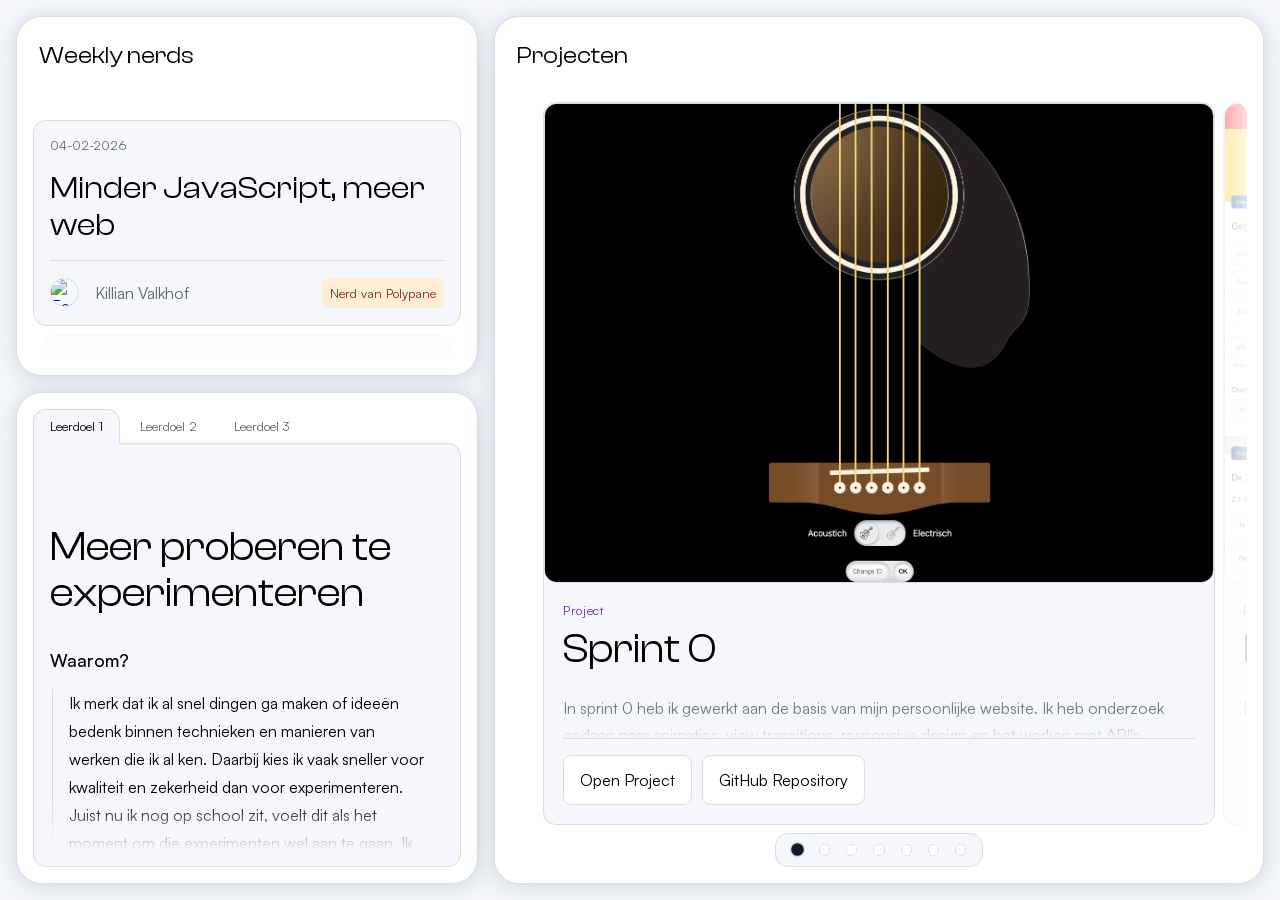
==== commit 173aa77e: "Merge branch 'main' of https://github.com/Jawattimena/meesterschap-minor-web" ====
--- a/index.html
+++ b/index.html
@@ -209,7 +209,7 @@
                                 <div class="meta-weekly-nerd-card">
                                     <div>
                                         <img src="[data-uri]"
-                                            alt="Een foto van Killian Valkhof">
+                                            alt="Een foto van Q42">
                                         <p class="name-weekly-nerd">Q42</p>
                                     </div>
                                     <p class="labels-weekly-nerds purple-label">Valhalla voor Nerds</p>
@@ -222,14 +222,13 @@
                         <a href="/weekly-nerds-pages/killian-valkhof-blog.html">
                             <div>
                                 <p class="date-weekly-nerds">04-06-2026</p>
-                                <h3 class="titel-weekly-nerd">xx</h3>
-                                <div class="meta-weekly-nerd-card">
-                                    <div>
-                                        <img src="[data-uri]"
-                                            alt="Een foto van Killian Valkhof">
-                                        <p class="name-weekly-nerd">xx</p>
-                                    </div>
-                                    <p class="labels-weekly-nerds purple-label">Lijp Goeie CSS docent</p>
+                                <h3 class="titel-weekly-nerd">comming soon...</h3>
+                                <div class="meta-weekly-nerd-card">
+                                    <div>
+                                        <img src="" alt="Een foto van ??">
+                                        <p class="name-weekly-nerd">??</p>
+                                    </div>
+                                    <p class="labels-weekly-nerds purple-label">label</p>
 
                                 </div>
                             </div>
@@ -704,15 +703,9 @@
                             <div class="project-description">
                                 <div class="fade-top"></div>
                                 <p>
-                                    Tijdens de meesterproef wil ik experimenteren met interactie,
-                                    performance en moderne frontend technieken.
-                                </p>
-
-                                <br>
-
-                                <p>
-                                    Daarnaast wil ik mezelf uitdagen om meer buiten mijn comfortzone te werken.
-                                </p>
+                                    In progress...
+                                </p>
+
                                 <div class="fade-bottom"></div>
                             </div>
 
--- a/styles/style.css
+++ b/styles/style.css
@@ -97,7 +97,7 @@
     overflow: hidden;
     width: 100vw;
     height: 100vh;
-
+    
     display: flex;
 }
 
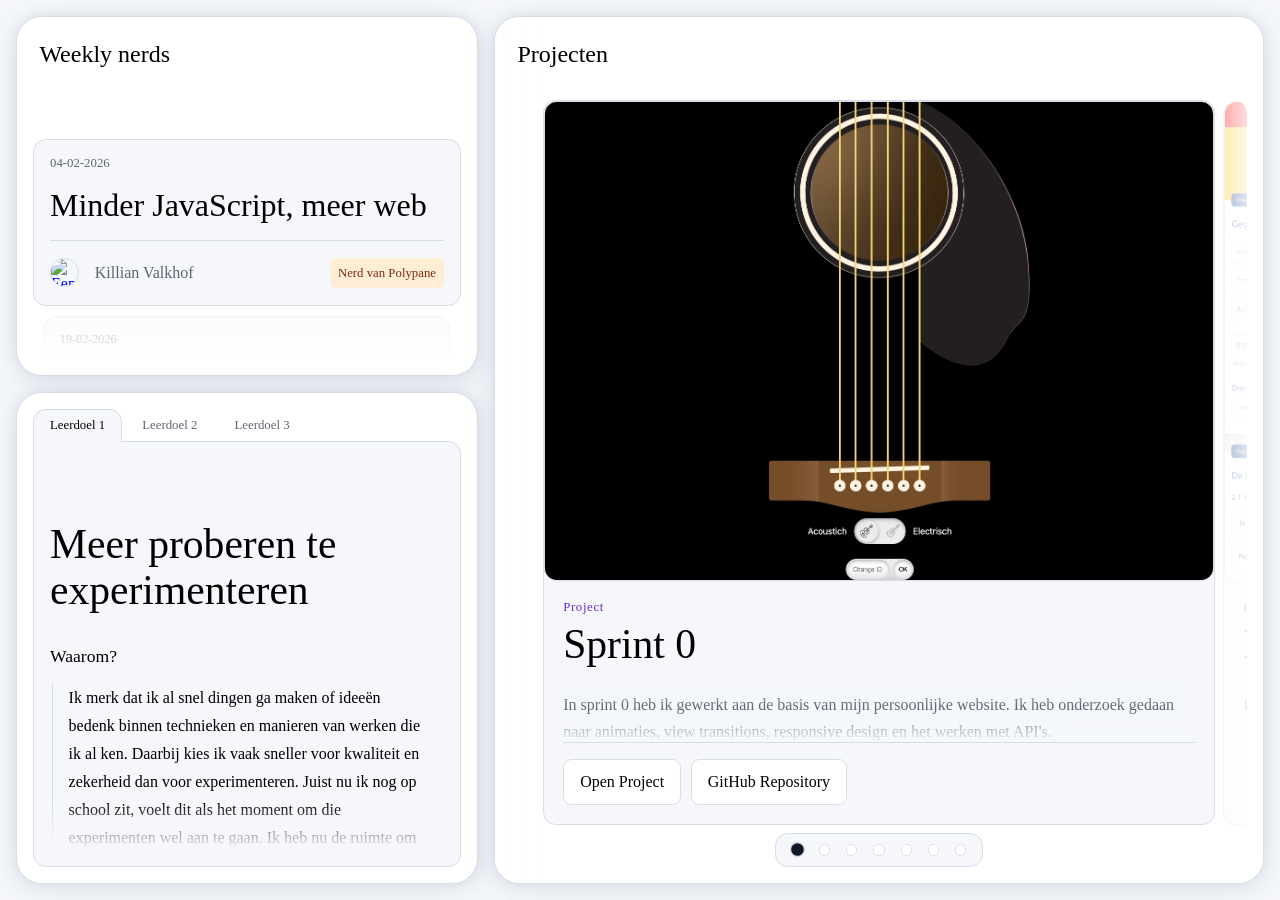
==== commit 83e4171b: "javascript en font fix" ====
--- a/index.html
+++ b/index.html
@@ -768,7 +768,7 @@
 
     </div>
 
-    <script src="/scripts/javascript.js"></script>
+    <script src="scripts/javascript.js"></script>
 </body>
 
-</html>
+</html>
--- a/styles/style.css
+++ b/styles/style.css
@@ -1,16 +1,16 @@
 @font-face {
     font-family: 'Satoshi';
-    src: url(/fonts/Satoshi-Variable.ttf);
+    src: url(fonts/Satoshi-Variable.ttf);
 }
 
 @font-face {
     font-family: 'Satoshi-italic';
-    src: url(/fonts/Satoshi-VariableItalic.ttf);
+    src: url(fonts/Satoshi-VariableItalic.ttf);
 }
 
 @font-face {
     font-family: 'Clash-Display';
-    src: url(/fonts/ClashDisplay-Variable.ttf);
+    src: url(fonts/ClashDisplay-Variable.ttf);
 }
 
 /* MARK: HALLO */
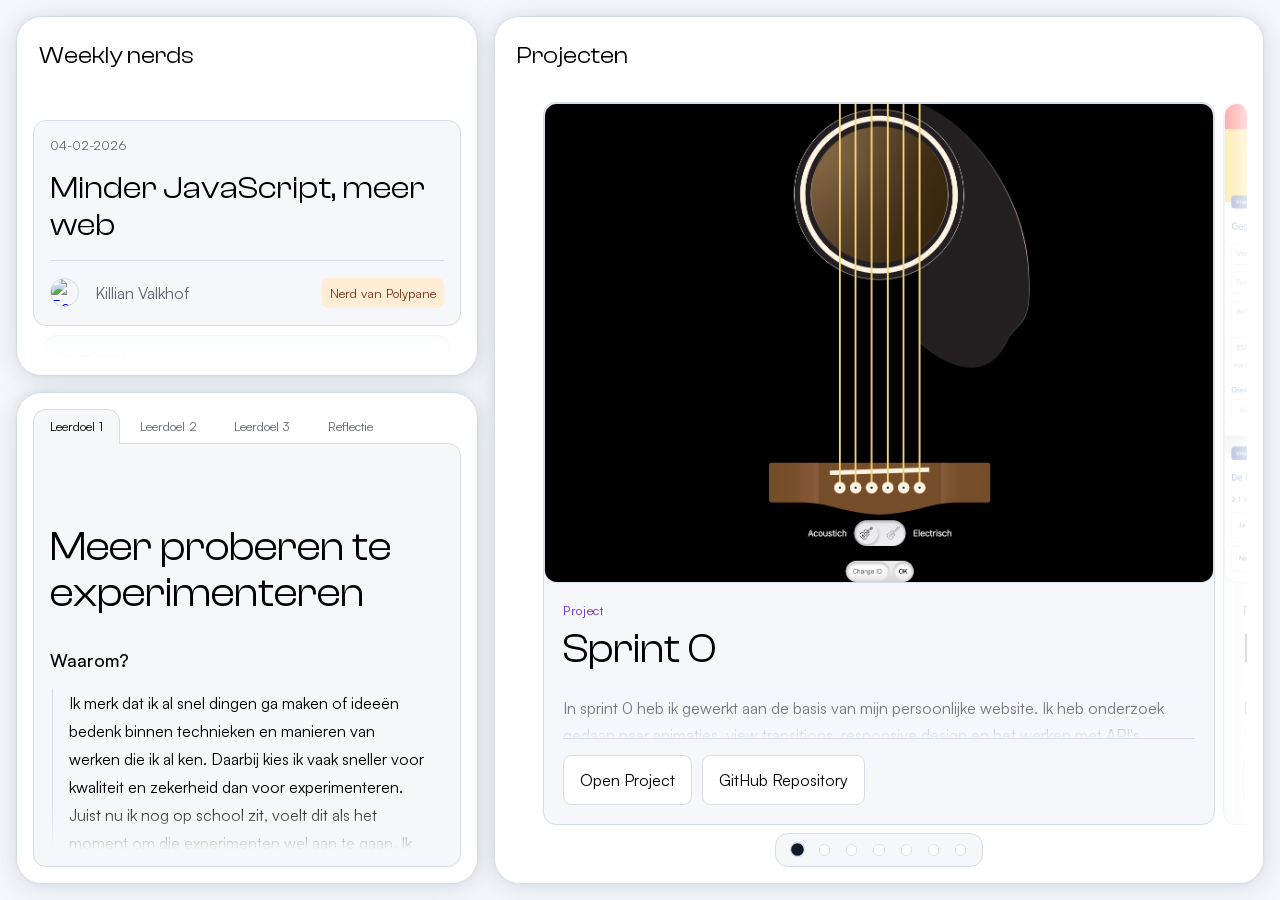
==== commit 44c01cbe: "finish" ====
--- a/index.html
+++ b/index.html
@@ -5,6 +5,7 @@
     <meta charset="UTF-8">
     <meta name="viewport" content="width=device-width, initial-scale=1.0">
     <link rel="stylesheet" href="styles/style.css">
+    <link rel="icon" href="https://avatars.githubusercontent.com/u/145464307?v=4" type="image/x-icon">
     <title>Meesterschap van Joshua Wattimena</title>
 </head>
 
@@ -64,7 +65,7 @@
                 <div class="fade-top"></div>
                 <ul>
                     <li class="weekly-nerd-card">
-                        <a href="/weekly-nerds-pages/killian-valkhof-blog.html">
+                        <a href="weekly-nerds-pages/killian-valkhof-blog.html">
                             <div>
                                 <p class="date-weekly-nerds">04-02-2026</p>
                                 <h3 class="titel-weekly-nerd">Minder JavaScript, meer web</h3>
@@ -82,7 +83,7 @@
 
                     </li>
                     <li class="weekly-nerd-card">
-                        <a href="/weekly-nerds-pages/peter-paul-koch-blog.html">
+                        <a href="weekly-nerds-pages/peter-paul-koch-blog.html">
                             <div>
                                 <p class="date-weekly-nerds">19-02-2026</p>
                                 <h3 class="titel-weekly-nerd">Onder de motorkap van je browser</h3>
@@ -99,7 +100,7 @@
                         </a>
                     </li>
                     <li class="weekly-nerd-card">
-                        <a href="/weekly-nerds-pages/nils-binder-blog.html">
+                        <a href="weekly-nerds-pages/nils-binder-blog.html">
                             <div>
                                 <p class="date-weekly-nerds">04-03-2026</p>
                                 <h3 class="titel-weekly-nerd">Sensational and practical</h3>
@@ -116,7 +117,7 @@
                         </a>
                     </li>
                     <li class="weekly-nerd-card">
-                        <a href="/weekly-nerds-pages/sanne-t-hooft-blog.html">
+                        <a href="weekly-nerds-pages/sanne-t-hooft-blog.html">
                             <div>
                                 <p class="date-weekly-nerds">11-03-2026</p>
                                 <h3 class="titel-weekly-nerd">Modern CSS en kleurruimtes</h3>
@@ -133,7 +134,7 @@
                         </a>
                     </li>
                     <li class="weekly-nerd-card">
-                        <a href="/weekly-nerds-pages/robbert-broersma-blog.html">
+                        <a href="weekly-nerds-pages/robbert-broersma-blog.html">
                             <div>
                                 <p class="date-weekly-nerds">12-03-2026</p>
                                 <h3 class="titel-weekly-nerd">Slim formulierontwerp: zo maak je invullen eenvoudig en
@@ -151,7 +152,7 @@
                         </a>
                     </li>
                     <li class="weekly-nerd-card">
-                        <a href="/weekly-nerds-pages/rosa-schuurman-blog.html">
+                        <a href="weekly-nerds-pages/rosa-schuurman-blog.html">
                             <div>
                                 <p class="date-weekly-nerds">02-04-2026</p>
                                 <h3 class="titel-weekly-nerd">Hacken als mindset</h3>
@@ -168,13 +169,13 @@
                         </a>
                     </li>
                     <li class="weekly-nerd-card">
-                        <a href="/weekly-nerds-pages/johann-huijkman-blog.html">
+                        <a href="weekly-nerds-pages/johann-huijkman-blog.html">
                             <div>
                                 <p class="date-weekly-nerds">09-04-2026</p>
                                 <h3 class="titel-weekly-nerd">Toegankelijk design begint bij echte gebruikers</h3>
                                 <div class="meta-weekly-nerd-card">
                                     <div>
-                                        <img src="https://media.licdn.com/dms/image/v2/C4E03AQE9dDlmxT1f-Q/profile-displayphoto-shrink_800_800/profile-displayphoto-shrink_800_800/0/1516245460205?e=1781136000&v=beta&t=GV6VVGh_l_OIOwYgC9aMNYg0y8oPJcsZZTcsFaxfkwc"
+                                        <img src="https://www.gravatar.com/avatar/f2b3d697f20aae45ac22db089e0687fa?s=250&d=mm&r=x"
                                             alt="Een foto van Johann Huijkman">
                                         <p class="name-weekly-nerd">Johann Huijkman</p>
                                     </div>
@@ -185,7 +186,7 @@
                         </a>
                     </li>
                     <li class="weekly-nerd-card">
-                        <a href="/weekly-nerds-pages/hans-de-zwart-blog.html">
+                        <a href="weekly-nerds-pages/hans-de-zwart-blog.html">
                             <div>
                                 <p class="date-weekly-nerds">21-05-2026</p>
                                 <h3 class="titel-weekly-nerd">Privacy in het digitale tijdperk</h3>
@@ -219,16 +220,31 @@
                         </a>
                     </li>
                     <li class="weekly-nerd-card">
-                        <a href="/weekly-nerds-pages/killian-valkhof-blog.html">
+                        <a href="weekly-nerds-pages/killian-valkhof-blog.html">
                             <div>
                                 <p class="date-weekly-nerds">04-06-2026</p>
-                                <h3 class="titel-weekly-nerd">comming soon...</h3>
+                                <h3 class="titel-weekly-nerd">Van frontend tot offline-first
+                                    applicaties</h3>
                                 <div class="meta-weekly-nerd-card">
                                     <div>
-                                        <img src="" alt="Een foto van ??">
-                                        <p class="name-weekly-nerd">??</p>
+                                        <img src="[data-uri]"
+                                            alt="Een foto van het logo van De Voorhoede">
+                                        <p class="name-weekly-nerd">De Voorhoede</p>
                                     </div>
-                                    <p class="labels-weekly-nerds purple-label">label</p>
+                                    <p class="labels-weekly-nerds purple-label">Bedrijf voor echte nerds</p>
+
+                                </div>
+                            </div>
+                        </a>
+                    </li>
+                    <li class="weekly-nerd-card">
+                        <a href="weekly-nerds-pages/the-web-you-want-blog.html">
+                            <div>
+                                <p class="date-weekly-nerds">17-04-2026 & 10-06-2026</p>
+                                <h3 class="titel-weekly-nerd">The web you want</h3>
+                                <div class="meta-weekly-nerd-card">
+
+                                    <p class="labels-weekly-nerds purple-label">Conferentie</p>
 
                                 </div>
                             </div>
@@ -254,6 +270,10 @@
                     <label class="tab" for="leerdoel-3">
                         <input type="radio" name="leerdoelen" id="leerdoel-3">
                         Leerdoel 3
+                    </label>
+                    <label class="tab" for="reflectie">
+                        <input type="radio" name="leerdoelen" id="reflectie">
+                        Reflectie
                     </label>
                 </div>
 
@@ -280,21 +300,21 @@
                 <div class="learning-goal-box" id="box-2">
                     <div class="fade-top"></div>
                     <article>
-                        <h3>JavaScript interacties</h3>
+                        <h3>Meer leren werken met AI</h3>
                         <h4>Waarom?</h4>
-                        <p>Ik merk dat ik JavaScript vaak liever uit de weg ga, omdat ik CSS simpelweg makkelijker en
-                            vertrouwder vind. Daardoor kies ik sneller voor oplossingen die vooral visueel sterk zijn,
-                            in plaats van interactief. Ik weet ook dat het bij JavaScript soms langer duurt voordat ik
-                            iets werkends heb om te laten zien, waardoor ik sneller teruggrijp naar wat ik al kan. Dit
-                            leerdoel sluit daarom ook aan op leerdoel 1, omdat ik mezelf wil uitdagen om meer te
-                            experimenteren en buiten mijn comfortzone te werken.</p>
+                        <p>AI speelt een steeds grotere rol binnen het werkveld van softwareontwikkeling en digitale
+                            producten. Hoewel ik al enige ervaring heb met AI-tools, merk ik dat ik de mogelijkheden
+                            ervan nog niet volledig benut. Tijdens mijn meesterproef wil ik daarom beter leren hoe ik AI
+                            effectief kan inzetten als hulpmiddel bij het ontwerpen, onderzoeken, programmeren en
+                            uitwerken van ideeën. Door hier actief mee te experimenteren, kan ik ontdekken hoe AI mijn
+                            werkproces kan ondersteunen en verbeteren.</p>
                         <h4>Hoe?</h4>
-                        <p>Tijdens de meesterproef wil ik bewuster interactieve onderdelen bouwen met JavaScript, ook
-                            als dit meer tijd kost of lastiger voelt. Ik wil mezelf uitdagen om niet direct voor de
-                            makkelijkste oplossing in CSS te kiezen, maar juist te onderzoeken wat JavaScript kan
-                            toevoegen aan een ervaring. Denk aan animaties, dynamische content of interacties die
-                            reageren op de gebruiker. Door dit vaker toe te passen hoop ik meer vertrouwen te krijgen in
-                            JavaScript en er comfortabeler mee te worden.</p>
+                        <p>Tijdens de meesterproef wil ik meer ervaring opdoen met het gebruiken van AI-tools binnen
+                            mijn project. Ik wil ontdekken hoe AI mij kan helpen bij het bedenken van ideeën, het
+                            schrijven van code en het oplossen van problemen. Door AI regelmatig te gebruiken tijdens
+                            het ontwikkelproces hoop ik beter te begrijpen wat de mogelijkheden zijn en hoe ik deze
+                            tools effectief kan inzetten. Op die manier wil ik mijn kennis over AI vergroten en leren
+                            hoe ik er in toekomstige projecten gebruik van kan maken.</p>
                     </article>
                     <div class="fade-bottom"></div>
                 </div>
@@ -321,6 +341,156 @@
                     <div class="fade-bottom"></div>
                 </div>
 
+                <div class="learning-goal-box" id="box-4">
+                    <div class="fade-top"></div>
+                    <article>
+                        <h3>Sprint 0</h3>
+                        <p>Tijdens deze opdracht heb ik veel geleerd over HTML, CSS en vooral JavaScript. Aan het begin
+                            vond ik
+                            sommige onderdelen lastig, omdat ik veel kennis uit eerdere vakken was vergeten en nog nooit
+                            met een API
+                            had gewerkt. Toch heb ik door te oefenen, workshops te volgen en hulp te vragen veel nieuwe
+                            vaardigheden
+                            ontwikkeld.</p>
+                        <p>Ik heb geleerd hoe ik API-data kan ophalen en weergeven, hoe JavaScript HTML kan aanpassen en
+                            hoe ik
+                            interactieve onderdelen zoals popovers, geluidseffecten en een themawisselaar kan maken.
+                            Daarnaast heb ik
+                            kennisgemaakt met animaties, view transitions en responsive design.</p>
+                        <p>Hoewel niet alles is gelukt zoals ik oorspronkelijk had bedacht, ben ik tevreden met het
+                            eindresultaat.
+                            Mijn website werkt, bevat interactieve elementen en sluit goed aan bij mijn onderwerp. Ik
+                            kijk terug op
+                            een leerzame periode waarin ik veel nieuwe technieken heb ontdekt die ik in toekomstige
+                            projecten verder
+                            wil ontwikkelen.</p>
+
+                        <h3>Hackathon</h3>
+                        <p>Tijdens de hackathon moesten we in korte tijd samenwerken om een goed eindproduct neer te
+                            zetten. Voor mij
+                            was dit de eerste keer dat ik intensief in een team werkte met Git. Hierdoor heb ik veel
+                            geleerd over
+                            version control, zoals pushen, pullen en het oplossen van merge conflicts.</p>
+                        <p>Binnen het project heb ik mij vooral gericht op het maken van een zwart gat dat bewegende
+                            sterren
+                            genereert op basis van berekeningen. Tijdens dit proces heb ik geleerd dat je met
+                            berekeningen in CSS
+                            veel meer kunt doen dan ik vooraf dacht. Daarnaast heb ik ook JavaScript gebruikt om
+                            bepaalde onderdelen
+                            dynamisch te maken.</p>
+                        <p>Een andere belangrijke les was het belang van optimalisatie. Omdat mijn laptop niet meer de
+                            nieuwste is,
+                            merkte ik al snel dat prestaties een grote rol spelen. Door het gebruik van veel JavaScript
+                            en
+                            3D-objecten begonnen er soms haperingen op te treden. Hierdoor heb ik geleerd dat het niet
+                            alleen
+                            belangrijk is om iets werkend te krijgen, maar ook om na te denken over de prestaties en
+                            efficiëntie van
+                            je code.</p>
+
+                        <h3>Alle vakken</h3>
+                        <p>Terugkijkend op de afgelopen vier vakken zie ik een duidelijke groei in mijn ontwikkeling als
+                            webdeveloper. Tijdens Browser Technologies, CSS, Human Centered Design en API heb ik geleerd
+                            dat
+                            webontwikkeling veel meer is dan alleen code schrijven. Het draait ook om
+                            gebruiksvriendelijkheid,
+                            toegankelijkheid en het maken van bewuste ontwerpkeuzes.</p>
+                        <p>Bij <strong>Browser Technologies</strong> heb ik geleerd hoe belangrijk een goede basis is.
+                            Door het
+                            bouwen van een uitgebreid formulier heb ik veel kennis opgedaan over validatie, semantische
+                            HTML en
+                            gebruikerservaring. Ik ontdekte hoeveel impact kleine details kunnen hebben op de
+                            gebruiksvriendelijkheid
+                            van een website.</p>
+                        <p>Tijdens <strong>CSS</strong> heb ik geleerd hoe krachtig CSS kan zijn zonder JavaScript te
+                            gebruiken. Ik
+                            heb gewerkt met moderne technieken zoals <code>:has()</code>, nesting en animaties. Hierdoor
+                            ben ik
+                            beter geworden in het bouwen van interactieve interfaces en het structureren van mijn code.
+                        </p>
+                        <p>Het vak <strong>Human Centered Design</strong> heeft mij geleerd om vanuit de gebruiker te
+                            denken. Door
+                            samen te werken met Roger, een slechtziende gebruiker, kreeg ik veel inzicht in
+                            toegankelijkheid,
+                            screenreaders en het belang van gebruikerstesten. Dit vak heeft mij laten zien dat iedere
+                            gebruiker
+                            andere behoeften heeft en dat toegankelijkheid een essentieel onderdeel is van goed
+                            webdesign.</p>
+                        <p>Tijdens <strong>API</strong> heb ik geleerd hoe ik externe data, AI-functionaliteiten en
+                            local storage kan
+                            combineren binnen een project. Daarnaast heb ik inzicht gekregen in het belang van een goede
+                            projectstructuur en het veilig omgaan met API-sleutels.</p>
+                        <p>Wat ik vooral meeneem uit deze periode is dat techniek, design en toegankelijkheid
+                            onlosmakelijk met
+                            elkaar verbonden zijn. Ik ben trots op de projecten die ik heb gemaakt en de kennis die ik
+                            heb opgedaan.
+                            Tegelijkertijd heb ik geleerd dat ik nog meer aandacht wil besteden aan het vooraf uitwerken
+                            van een
+                            duidelijke structuur en gebruikersflow. Deze vier vakken hebben mij een sterke basis gegeven
+                            voor
+                            toekomstige projecten en mijn ontwikkeling als webdeveloper.</p>
+
+                        <h3>Meesterproef</h3>
+                        <p>Tijdens de meesterproef heb ik gewerkt aan mijn drie leerdoelen: meer experimenteren, beter
+                            leren
+                            samenwerken binnen een technisch team en meer ervaring opdoen met JavaScript-interacties.
+                        </p>
+                        <p>Mijn eerste leerdoel was om meer te experimenteren. Normaal gesproken kies ik vaak voor
+                            technieken die ik
+                            al ken, omdat ik dan zeker weet dat iets werkt. Tijdens deze meesterproef heb ik geprobeerd
+                            vaker uit
+                            mijn comfortzone te stappen. Zo heb ik voor het eerst gewerkt met Astro en heb ik nieuwe
+                            dingen
+                            uitgeprobeerd, zoals het maken van herbruikbare componenten en het werken met
+                            toegankelijkheidsfilters.
+                            Hierdoor heb ik geleerd dat experimenteren niet alleen nieuwe kennis oplevert, maar ook
+                            helpt om
+                            creatiever naar oplossingen te kijken.</p>
+                        <p>Mijn tweede leerdoel was om beter te begrijpen hoe technisch samenwerken werkt. Tijdens de
+                            workshop
+                            Technisch Samenwerken voor Beginners heb ik geleerd hoe belangrijk duidelijke commits,
+                            branches, pull
+                            requests en codeconventies zijn. Deze kennis heb ik tijdens het project direct toegepast. Ik
+                            heb veel
+                            gewerkt met GitHub, code gepusht en gepulld en beter leren samenwerken binnen een gedeelde
+                            codebase.
+                            Hierdoor begrijp ik nu beter hoe een team samen aan één project kan werken zonder elkaar in
+                            de weg te
+                            zitten. Ook voel ik mij een stuk zekerder in het gebruik van GitHub dan aan het begin van de
+                            meesterproef.</p>
+                        <p>Mijn derde leerdoel was om meer ervaring op te doen met JavaScript-interacties. Dit leerdoel
+                            heb ik
+                            gedeeltelijk behaald. Ik heb gewerkt aan de logica achter de toegankelijkheidsfilters, het
+                            verwerken van
+                            gebruikersselecties en het versturen van custom events tussen verschillende onderdelen van
+                            de applicatie.
+                            Hierdoor heb ik meer ervaring opgedaan met JavaScript dan voorheen. Tegelijkertijd merkte ik
+                            dat ik door
+                            de focus op toegankelijkheid en andere onderdelen van het project minder ben toegekomen aan
+                            het
+                            experimenteren met interactieve JavaScript-functionaliteiten dan ik vooraf had bedacht. In
+                            een volgend
+                            project wil ik mezelf daarom nog meer uitdagen om JavaScript te gebruiken voor complexere
+                            interacties en
+                            dynamische gebruikerservaringen.</p>
+                        <p>Naast mijn leerdoelen ben ik trots op mijn bijdrage aan het project. Ik heb gewerkt aan de
+                            toegankelijkheidsknoppen, toegankelijkheidsfilters, het begrijpelijk maken van de data voor
+                            gebruikers en
+                            het online zetten van het project. Daarnaast heb ik veel geleerd over toegankelijkheid en
+                            WCAG-richtlijnen. Door hier actief mee bezig te zijn, ben ik mij veel bewuster geworden van
+                            het belang
+                            van inclusieve websites.</p>
+                        <p>Terugkijkend ben ik tevreden over mijn ontwikkeling tijdens de meesterproef. Ik heb meer
+                            geëxperimenteerd,
+                            meer geleerd over technisch samenwerken en mijn JavaScript-kennis verder uitgebreid. Hoewel
+                            niet ieder
+                            leerdoel volledig is behaald, heb ik veel geleerd en heb ik een goede basis gelegd om mij
+                            verder te
+                            ontwikkelen.</p>
+                    </article>
+                    <div class="fade-bottom"></div>
+                </div>
+
             </div>
         </div>
 
@@ -362,6 +532,8 @@
                                     snarenknoppen, popovers, geluidseffecten en een eigen light- en darkmode
                                     te bouwen.
                                 </p>
+
+
                                 <div class="fade-bottom"></div>
                             </div>
 
@@ -370,9 +542,6 @@
                                     Open Project
                                 </a>
 
-                                <!-- <a href="/projects-process-pages/sprint-0-process.html">
-                                    Proces Verslag
-                                </a> -->
 
                                 <a href="https://github.com/Jawattimena/sprint-0-minor-web">
                                     GitHub Repository
@@ -419,10 +588,6 @@
                                     Open Project
                                 </a>
 
-                                <!-- <a href="/projects-process-pages/bt-process.html">
-                                    Proces Verslag
-                                </a> -->
-
                                 <a href="https://github.com/Jawattimena/bt-minor-web">
                                     GitHub Repository
                                 </a>
@@ -481,9 +646,6 @@
                                     Open Project
                                 </a>
 
-                                <!-- <a href="/projects-process-pages/css-process.html">
-                                    Proces Verslag
-                                </a> -->
 
                                 <a href="https://github.com/Jawattimena/css-minor-web">
                                     GitHub Repository
@@ -550,10 +712,6 @@
                                     Open Project
                                 </a>
 
-                                <!-- <a href="/projects-process-pages/hackaton-process.html">
-                                    Proces Verslag
-                                </a> -->
-
                                 <a href="https://github.com/MitchellKevin/Space">
                                     GitHub Repository
                                 </a>
@@ -608,10 +766,6 @@
                                     Open Project
                                 </a>
 
-                                <!-- <a href="/projects-process-pages/hcd-process.html">
-                                    Proces Verslag
-                                </a> -->
-
                                 <a href="https://github.com/Jawattimena/hcd-minor-web">
                                     GitHub Repository
                                 </a>
@@ -671,10 +825,6 @@
                                     Open Project
                                 </a>
 
-                                <!-- <a href="/projects-process-pages/api-process.html">
-                                    Proces Verslag
-                                </a> -->
-
                                 <a href="https://github.com/Jawattimena/api-minor-web">
                                     GitHub Repository
                                 </a>
@@ -689,7 +839,7 @@
                     <article class="project-card" id="project-7" tabindex="1">
 
                         <div class="project-preview">
-                            <img src="images/meesterproef-preview" alt="Preview van Meesterproef project"
+                            <img src="images/meesterproef-preview.png" alt="Preview van Meesterproef project"
                                 class="project-placeholder">
                         </div>
 
@@ -703,7 +853,33 @@
                             <div class="project-description">
                                 <div class="fade-top"></div>
                                 <p>
-                                    In progress...
+                                    Dit project draaide om het ontwerpen en ontwikkelen van een toegankelijk online
+                                    kaartplatform voor de Gemeente Amsterdam. Het platform helpt mensen met een
+                                    lichamelijke/geestelijke beperking om eenvoudig te controleren hoe toegankelijk
+                                    locaties in de
+                                    stad voor hun zijn en of ze daar wel kunnen zijn. Gedurende vijf weken hebben we
+                                    onderzoek gedaan, prototypes ontwikkeld en
+                                    functionaliteiten gebouwd zoals interactieve kaarten, filters, zoekfuncties en een
+                                    alternatieve lijstweergave voor screenreadergebruikers. De focus lag op
+                                    gebruiksvriendelijkheid, toegankelijkheid en het zichtbaar maken van gemeentelijke
+                                    toegankelijkheidsdata.Tijdens het project hebben we elke week feedbackrondes gehad
+                                    met de Gemeente
+                                    Amsterdam.
+
+                                </p>
+
+                                <br>
+
+                                <p>
+
+                                    Tijdens het project heb ik veel geleerd over toegankelijk webdesign volgens de WCAG
+                                    2.1 AA-richtlijnen, het werken met kaarttechnologieën zoals Leaflet, het bouwen van
+                                    toegankelijke interfaces in Astro en het testen met echte gebruikers. Daarnaast heb
+                                    ik ervaring opgedaan met ARIA-attributen, toetsenbordnavigatie, responsive design en
+                                    het verwerken van feedback van zowel de opdrachtgever als testgebruikers. Hierdoor
+                                    kreeg ik beter inzicht in hoe digitale producten inclusiever kunnen worden ontworpen
+                                    voor uiteenlopende gebruikersgroepen.
+
                                 </p>
 
                                 <div class="fade-bottom"></div>
@@ -714,10 +890,6 @@
                                     Open Project
                                 </a>
 
-                                <!-- <a href="/projects-process-pages/meesterproef-process.html">
-                                    Proces Verslag
-                                </a> -->
-
                                 <a href="https://github.com/Jawattimena/meesterproef-minor-web">
                                     GitHub Repository
                                 </a>
--- a/styles/style.css
+++ b/styles/style.css
@@ -1,16 +1,16 @@
 @font-face {
     font-family: 'Satoshi';
-    src: url(fonts/Satoshi-Variable.ttf);
+    src: url(../fonts/Satoshi-Variable.ttf);
 }
 
 @font-face {
     font-family: 'Satoshi-italic';
-    src: url(fonts/Satoshi-VariableItalic.ttf);
+    src: url(../fonts/Satoshi-VariableItalic.ttf);
 }
 
 @font-face {
     font-family: 'Clash-Display';
-    src: url(fonts/ClashDisplay-Variable.ttf);
+    src: url(../fonts/ClashDisplay-Variable.ttf);
 }
 
 /* MARK: HALLO */
@@ -576,6 +576,15 @@
         z-index: 2;
     }
 }
+.learning-goals:has(#reflectie:checked){
+    #box-4{
+        display: flex;
+        z-index: 1;
+    }
+     label:nth-of-type(4){
+        z-index: 2;
+    }
+}
 
 .tabs{
 
@@ -761,7 +770,7 @@
     }
 }
 
-@media (max-width: 768px) {
+@media (max-width: 850px) {
     body {
         overflow-y: auto;
         height: auto;
@@ -1109,6 +1118,7 @@
 ========================================= */
 
 .projects-navigation{
+    z-index: 3;
     display: flex;
     justify-content: center;
     align-items: center;
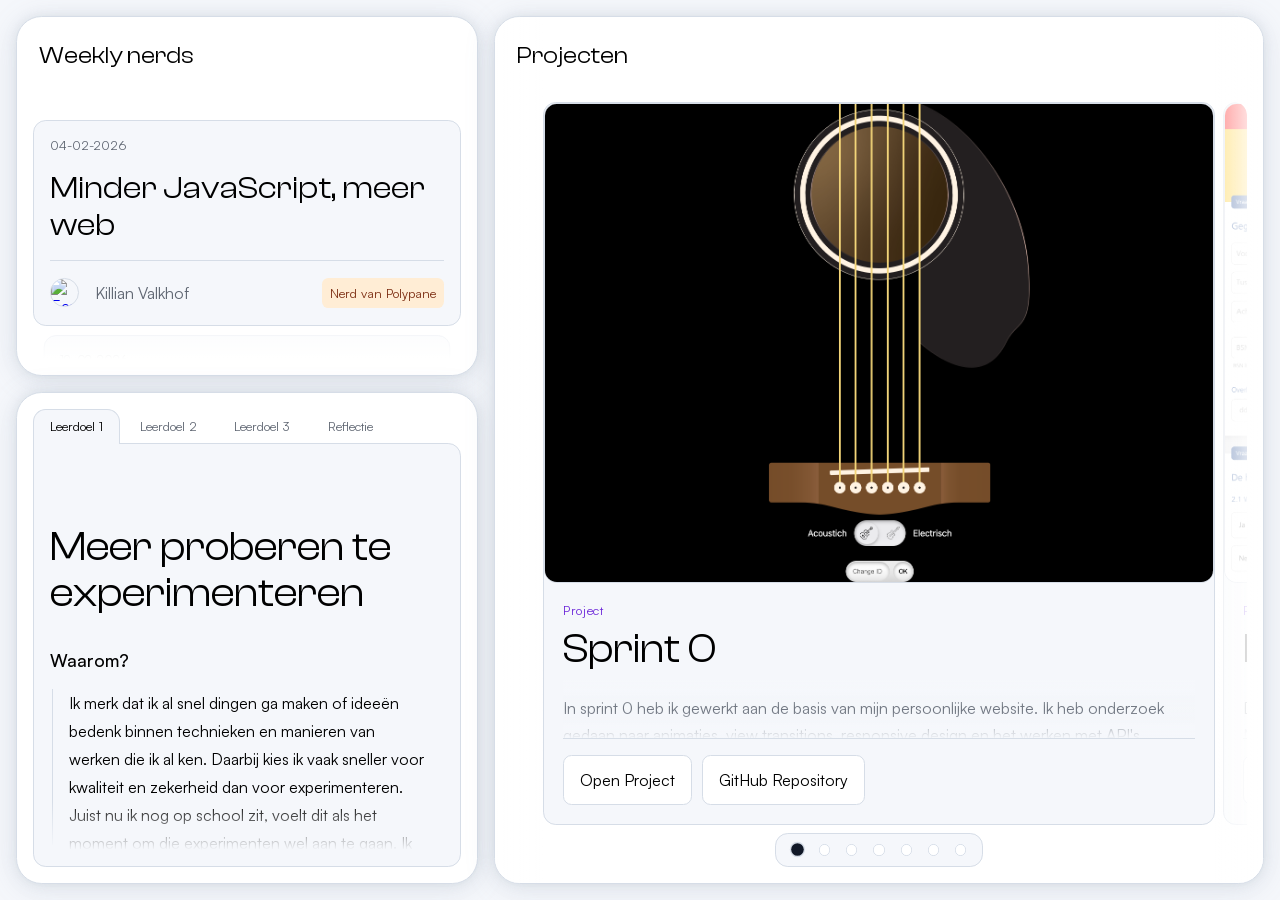
==== commit 8e52d585: "reflectie verbeterd" ====
--- a/index.html
+++ b/index.html
@@ -344,150 +344,87 @@
                 <div class="learning-goal-box" id="box-4">
                     <div class="fade-top"></div>
                     <article>
-                        <h3>Sprint 0</h3>
-                        <p>Tijdens deze opdracht heb ik veel geleerd over HTML, CSS en vooral JavaScript. Aan het begin
-                            vond ik
-                            sommige onderdelen lastig, omdat ik veel kennis uit eerdere vakken was vergeten en nog nooit
-                            met een API
-                            had gewerkt. Toch heb ik door te oefenen, workshops te volgen en hulp te vragen veel nieuwe
-                            vaardigheden
-                            ontwikkeld.</p>
-                        <p>Ik heb geleerd hoe ik API-data kan ophalen en weergeven, hoe JavaScript HTML kan aanpassen en
-                            hoe ik
-                            interactieve onderdelen zoals popovers, geluidseffecten en een themawisselaar kan maken.
-                            Daarnaast heb ik
-                            kennisgemaakt met animaties, view transitions en responsive design.</p>
-                        <p>Hoewel niet alles is gelukt zoals ik oorspronkelijk had bedacht, ben ik tevreden met het
-                            eindresultaat.
-                            Mijn website werkt, bevat interactieve elementen en sluit goed aan bij mijn onderwerp. Ik
-                            kijk terug op
-                            een leerzame periode waarin ik veel nieuwe technieken heb ontdekt die ik in toekomstige
-                            projecten verder
-                            wil ontwikkelen.</p>
-
-                        <h3>Hackathon</h3>
-                        <p>Tijdens de hackathon moesten we in korte tijd samenwerken om een goed eindproduct neer te
-                            zetten. Voor mij
-                            was dit de eerste keer dat ik intensief in een team werkte met Git. Hierdoor heb ik veel
-                            geleerd over
-                            version control, zoals pushen, pullen en het oplossen van merge conflicts.</p>
-                        <p>Binnen het project heb ik mij vooral gericht op het maken van een zwart gat dat bewegende
-                            sterren
-                            genereert op basis van berekeningen. Tijdens dit proces heb ik geleerd dat je met
-                            berekeningen in CSS
-                            veel meer kunt doen dan ik vooraf dacht. Daarnaast heb ik ook JavaScript gebruikt om
-                            bepaalde onderdelen
-                            dynamisch te maken.</p>
-                        <p>Een andere belangrijke les was het belang van optimalisatie. Omdat mijn laptop niet meer de
-                            nieuwste is,
-                            merkte ik al snel dat prestaties een grote rol spelen. Door het gebruik van veel JavaScript
+
+                        <h3>Hoe het is gegaan</h3>
+                        <p>
+                            Tijdens de meesterproef heb ik veel geleerd, vooral op het gebied van technisch samenwerken
+                            en hoe ver AI is
+                            ontwikkeld en wat het allemaal kan binnen het vakgebied. Dit heeft mijn kijk op het ontwerp-
                             en
-                            3D-objecten begonnen er soms haperingen op te treden. Hierdoor heb ik geleerd dat het niet
-                            alleen
-                            belangrijk is om iets werkend te krijgen, maar ook om na te denken over de prestaties en
-                            efficiëntie van
-                            je code.</p>
-
-                        <h3>Alle vakken</h3>
-                        <p>Terugkijkend op de afgelopen vier vakken zie ik een duidelijke groei in mijn ontwikkeling als
-                            webdeveloper. Tijdens Browser Technologies, CSS, Human Centered Design en API heb ik geleerd
-                            dat
-                            webontwikkeling veel meer is dan alleen code schrijven. Het draait ook om
-                            gebruiksvriendelijkheid,
-                            toegankelijkheid en het maken van bewuste ontwerpkeuzes.</p>
-                        <p>Bij <strong>Browser Technologies</strong> heb ik geleerd hoe belangrijk een goede basis is.
-                            Door het
-                            bouwen van een uitgebreid formulier heb ik veel kennis opgedaan over validatie, semantische
-                            HTML en
-                            gebruikerservaring. Ik ontdekte hoeveel impact kleine details kunnen hebben op de
-                            gebruiksvriendelijkheid
-                            van een website.</p>
-                        <p>Tijdens <strong>CSS</strong> heb ik geleerd hoe krachtig CSS kan zijn zonder JavaScript te
-                            gebruiken. Ik
-                            heb gewerkt met moderne technieken zoals <code>:has()</code>, nesting en animaties. Hierdoor
-                            ben ik
-                            beter geworden in het bouwen van interactieve interfaces en het structureren van mijn code.
-                        </p>
-                        <p>Het vak <strong>Human Centered Design</strong> heeft mij geleerd om vanuit de gebruiker te
-                            denken. Door
-                            samen te werken met Roger, een slechtziende gebruiker, kreeg ik veel inzicht in
-                            toegankelijkheid,
-                            screenreaders en het belang van gebruikerstesten. Dit vak heeft mij laten zien dat iedere
-                            gebruiker
-                            andere behoeften heeft en dat toegankelijkheid een essentieel onderdeel is van goed
-                            webdesign.</p>
-                        <p>Tijdens <strong>API</strong> heb ik geleerd hoe ik externe data, AI-functionaliteiten en
-                            local storage kan
-                            combineren binnen een project. Daarnaast heb ik inzicht gekregen in het belang van een goede
-                            projectstructuur en het veilig omgaan met API-sleutels.</p>
-                        <p>Wat ik vooral meeneem uit deze periode is dat techniek, design en toegankelijkheid
-                            onlosmakelijk met
-                            elkaar verbonden zijn. Ik ben trots op de projecten die ik heb gemaakt en de kennis die ik
-                            heb opgedaan.
-                            Tegelijkertijd heb ik geleerd dat ik nog meer aandacht wil besteden aan het vooraf uitwerken
-                            van een
-                            duidelijke structuur en gebruikersflow. Deze vier vakken hebben mij een sterke basis gegeven
-                            voor
-                            toekomstige projecten en mijn ontwikkeling als webdeveloper.</p>
-
-                        <h3>Meesterproef</h3>
-                        <p>Tijdens de meesterproef heb ik gewerkt aan mijn drie leerdoelen: meer experimenteren, beter
-                            leren
-                            samenwerken binnen een technisch team en meer ervaring opdoen met JavaScript-interacties.
-                        </p>
-                        <p>Mijn eerste leerdoel was om meer te experimenteren. Normaal gesproken kies ik vaak voor
-                            technieken die ik
-                            al ken, omdat ik dan zeker weet dat iets werkt. Tijdens deze meesterproef heb ik geprobeerd
-                            vaker uit
-                            mijn comfortzone te stappen. Zo heb ik voor het eerst gewerkt met Astro en heb ik nieuwe
-                            dingen
-                            uitgeprobeerd, zoals het maken van herbruikbare componenten en het werken met
-                            toegankelijkheidsfilters.
-                            Hierdoor heb ik geleerd dat experimenteren niet alleen nieuwe kennis oplevert, maar ook
-                            helpt om
-                            creatiever naar oplossingen te kijken.</p>
-                        <p>Mijn tweede leerdoel was om beter te begrijpen hoe technisch samenwerken werkt. Tijdens de
-                            workshop
-                            Technisch Samenwerken voor Beginners heb ik geleerd hoe belangrijk duidelijke commits,
-                            branches, pull
-                            requests en codeconventies zijn. Deze kennis heb ik tijdens het project direct toegepast. Ik
-                            heb veel
-                            gewerkt met GitHub, code gepusht en gepulld en beter leren samenwerken binnen een gedeelde
-                            codebase.
-                            Hierdoor begrijp ik nu beter hoe een team samen aan één project kan werken zonder elkaar in
-                            de weg te
-                            zitten. Ook voel ik mij een stuk zekerder in het gebruik van GitHub dan aan het begin van de
-                            meesterproef.</p>
-                        <p>Mijn derde leerdoel was om meer ervaring op te doen met JavaScript-interacties. Dit leerdoel
-                            heb ik
-                            gedeeltelijk behaald. Ik heb gewerkt aan de logica achter de toegankelijkheidsfilters, het
-                            verwerken van
-                            gebruikersselecties en het versturen van custom events tussen verschillende onderdelen van
-                            de applicatie.
-                            Hierdoor heb ik meer ervaring opgedaan met JavaScript dan voorheen. Tegelijkertijd merkte ik
-                            dat ik door
-                            de focus op toegankelijkheid en andere onderdelen van het project minder ben toegekomen aan
-                            het
-                            experimenteren met interactieve JavaScript-functionaliteiten dan ik vooraf had bedacht. In
-                            een volgend
-                            project wil ik mezelf daarom nog meer uitdagen om JavaScript te gebruiken voor complexere
-                            interacties en
-                            dynamische gebruikerservaringen.</p>
-                        <p>Naast mijn leerdoelen ben ik trots op mijn bijdrage aan het project. Ik heb gewerkt aan de
-                            toegankelijkheidsknoppen, toegankelijkheidsfilters, het begrijpelijk maken van de data voor
-                            gebruikers en
-                            het online zetten van het project. Daarnaast heb ik veel geleerd over toegankelijkheid en
-                            WCAG-richtlijnen. Door hier actief mee bezig te zijn, ben ik mij veel bewuster geworden van
-                            het belang
-                            van inclusieve websites.</p>
-                        <p>Terugkijkend ben ik tevreden over mijn ontwikkeling tijdens de meesterproef. Ik heb meer
-                            geëxperimenteerd,
-                            meer geleerd over technisch samenwerken en mijn JavaScript-kennis verder uitgebreid. Hoewel
-                            niet ieder
-                            leerdoel volledig is behaald, heb ik veel geleerd en heb ik een goede basis gelegd om mij
-                            verder te
-                            ontwikkelen.</p>
-                    </article>
+                            ontwikkelproces sterk beïnvloed.
+                        </p>
+                        <p>
+                            De grootste leerervaring zat voor mij in het samenwerken binnen een technisch team. Ik ben
+                            beter gaan begrijpen
+                            hoe ontwerp en development samenkomen in een eindproduct en hoe belangrijk die samenwerking
+                            is om tot een goed
+                            resultaat te komen.
+                        </p>
+
+                        <h4>Persoonlijke leerdoelen</h4>
+                        <p>
+                            Mijn persoonlijke leerdoelen gingen vooral over experimenteren, technisch samenwerken en
+                            werken met JavaScript.
+                        </p>
+                        <p>
+                            Tijdens de meesterproef heb ik vooral veel geleerd over technisch samenwerken en het werken
+                            met Git binnen een
+                            team. Hierdoor ben ik zekerder geworden in het werken binnen een gedeelde codebase en het
+                            samenwerken met
+                            developers.
+                        </p>
+                        <p>
+                            Daarnaast heb ik meer inzicht gekregen in hoe ver AI is ontwikkeld en wat dit kan betekenen
+                            voor het
+                            ontwikkelproces en de manier van werken binnen projecten.
+                        </p>
+                        <p>
+                            Mijn leerdoel rondom JavaScript is gedeeltelijk behaald. Ik heb gewerkt met interacties en
+                            logica, maar ik heb
+                            minder kunnen experimenteren met complexere JavaScript-functionaliteiten dan ik vooraf had
+                            gepland.
+                        </p>
+
+
+                        <h4>Weekly Nerd sessies</h4>
+                        <p>
+                            De Weekly Nerd sessies vond ik interessant omdat er mensen kwamen met veel kennis en
+                            ervaring binnen het vak.
+                        </p>
+                        <p>
+                            Het waren geen standaard developer-talks, maar presentaties van mensen die echt een
+                            belangrijke rol spelen
+                            binnen het vakgebied, waaronder PPK (Peter-Paul Koch). Dit gaf een goed beeld van hoe het
+                            werkveld er in de
+                            praktijk uitziet.
+                        </p>
+
+
+                        <h4>Alle vakken</h4>
+                        <p>
+                            De verschillende vakken hebben samen gezorgd voor een duidelijke ontwikkeling in mijn
+                            leerproces. In de
+                            afgelopen periode heb ik geleerd dat webontwikkeling niet alleen draait om code, maar ook om
+                            samenwerking,
+                            gebruikservaring en ontwerpkeuzes.
+                        </p>
+
+
+                        <h4>What’s next</h4>
+                        <p>
+                            Ik merk dat het vakgebied verandert door de komst van AI. Daarom wil ik mij in de toekomst
+                            meer richten op de
+                            designkant en het contact met mensen en gebruikers.
+                        </p>
+                        <p>
+                            Tegelijkertijd zie ik deze minor niet als iets losstaand, maar juist als een belangrijke
+                            basis. Met de kennis
+                            die ik heb opgedaan wil ik beter kunnen samenwerken met developers om zo tot sterkere
+                            eindproducten te komen.
+                        </p>
+
+                    </article>
+
                     <div class="fade-bottom"></div>
                 </div>
 
